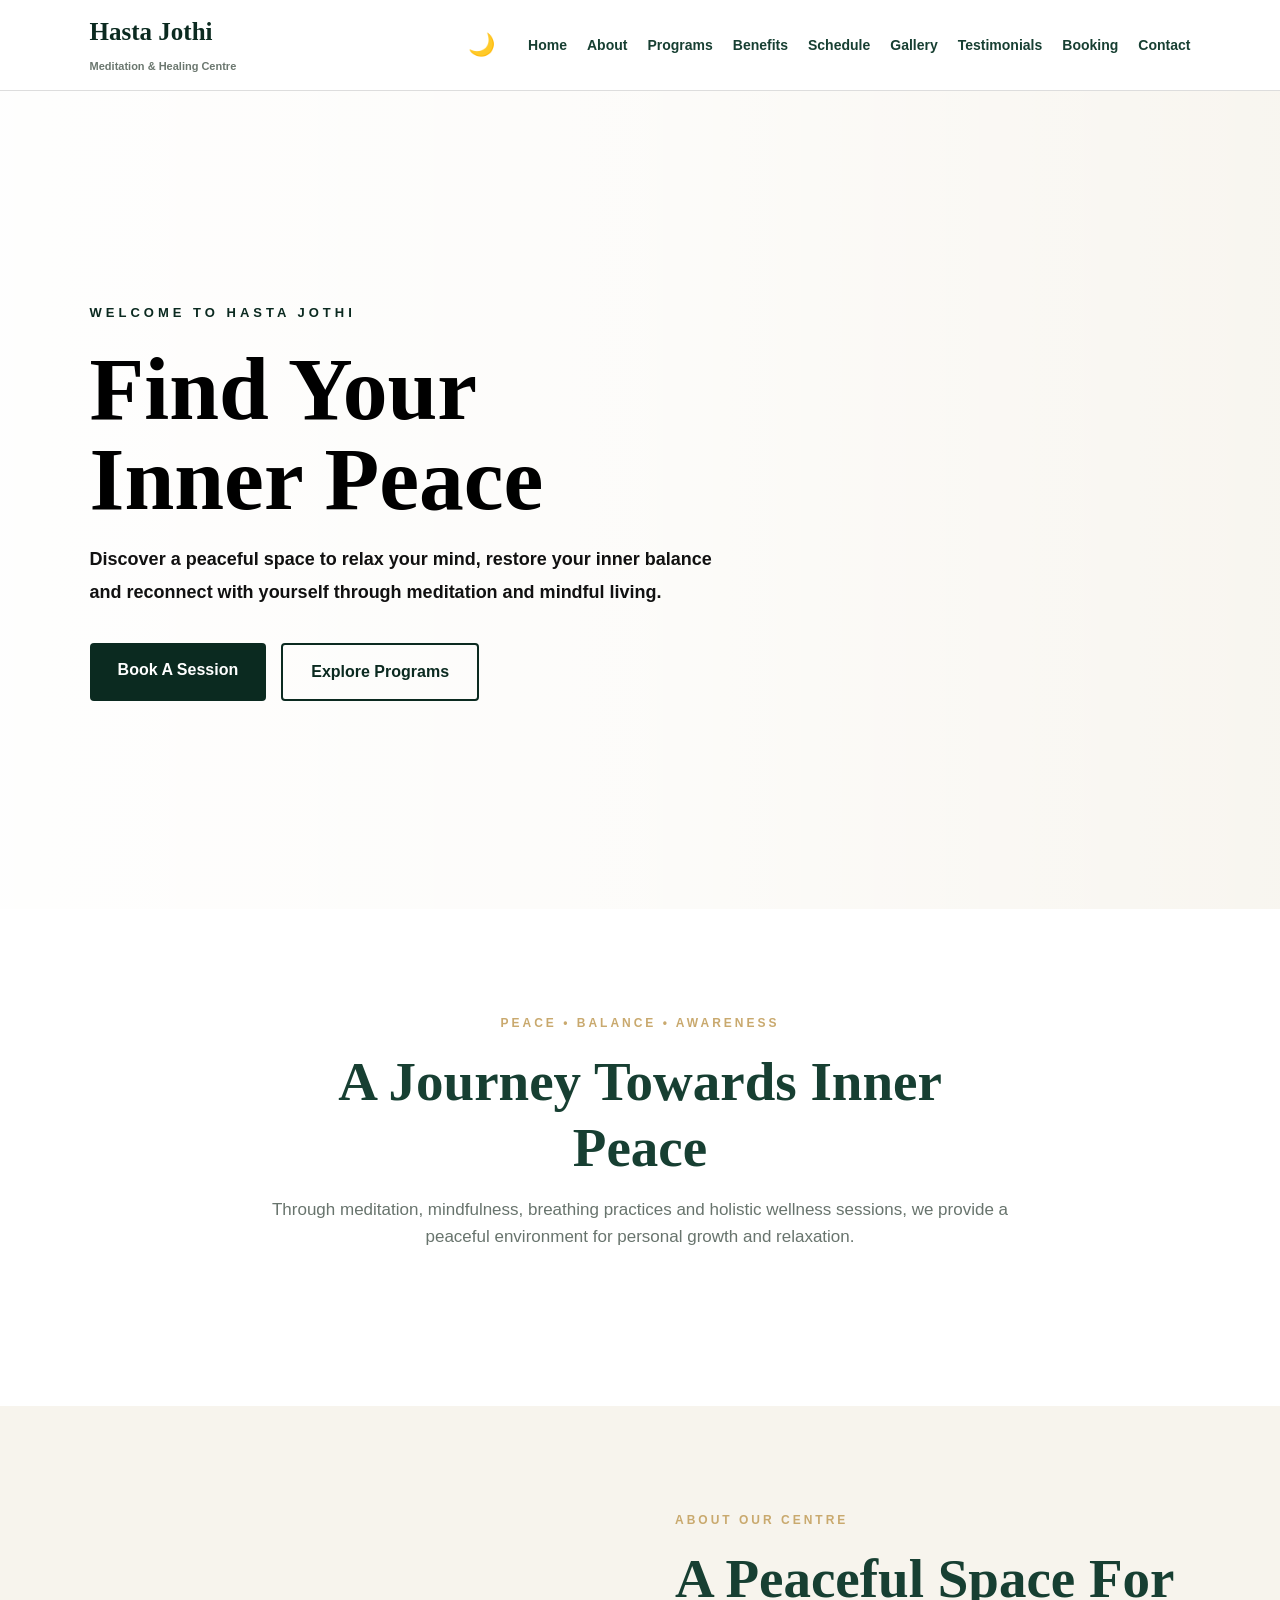
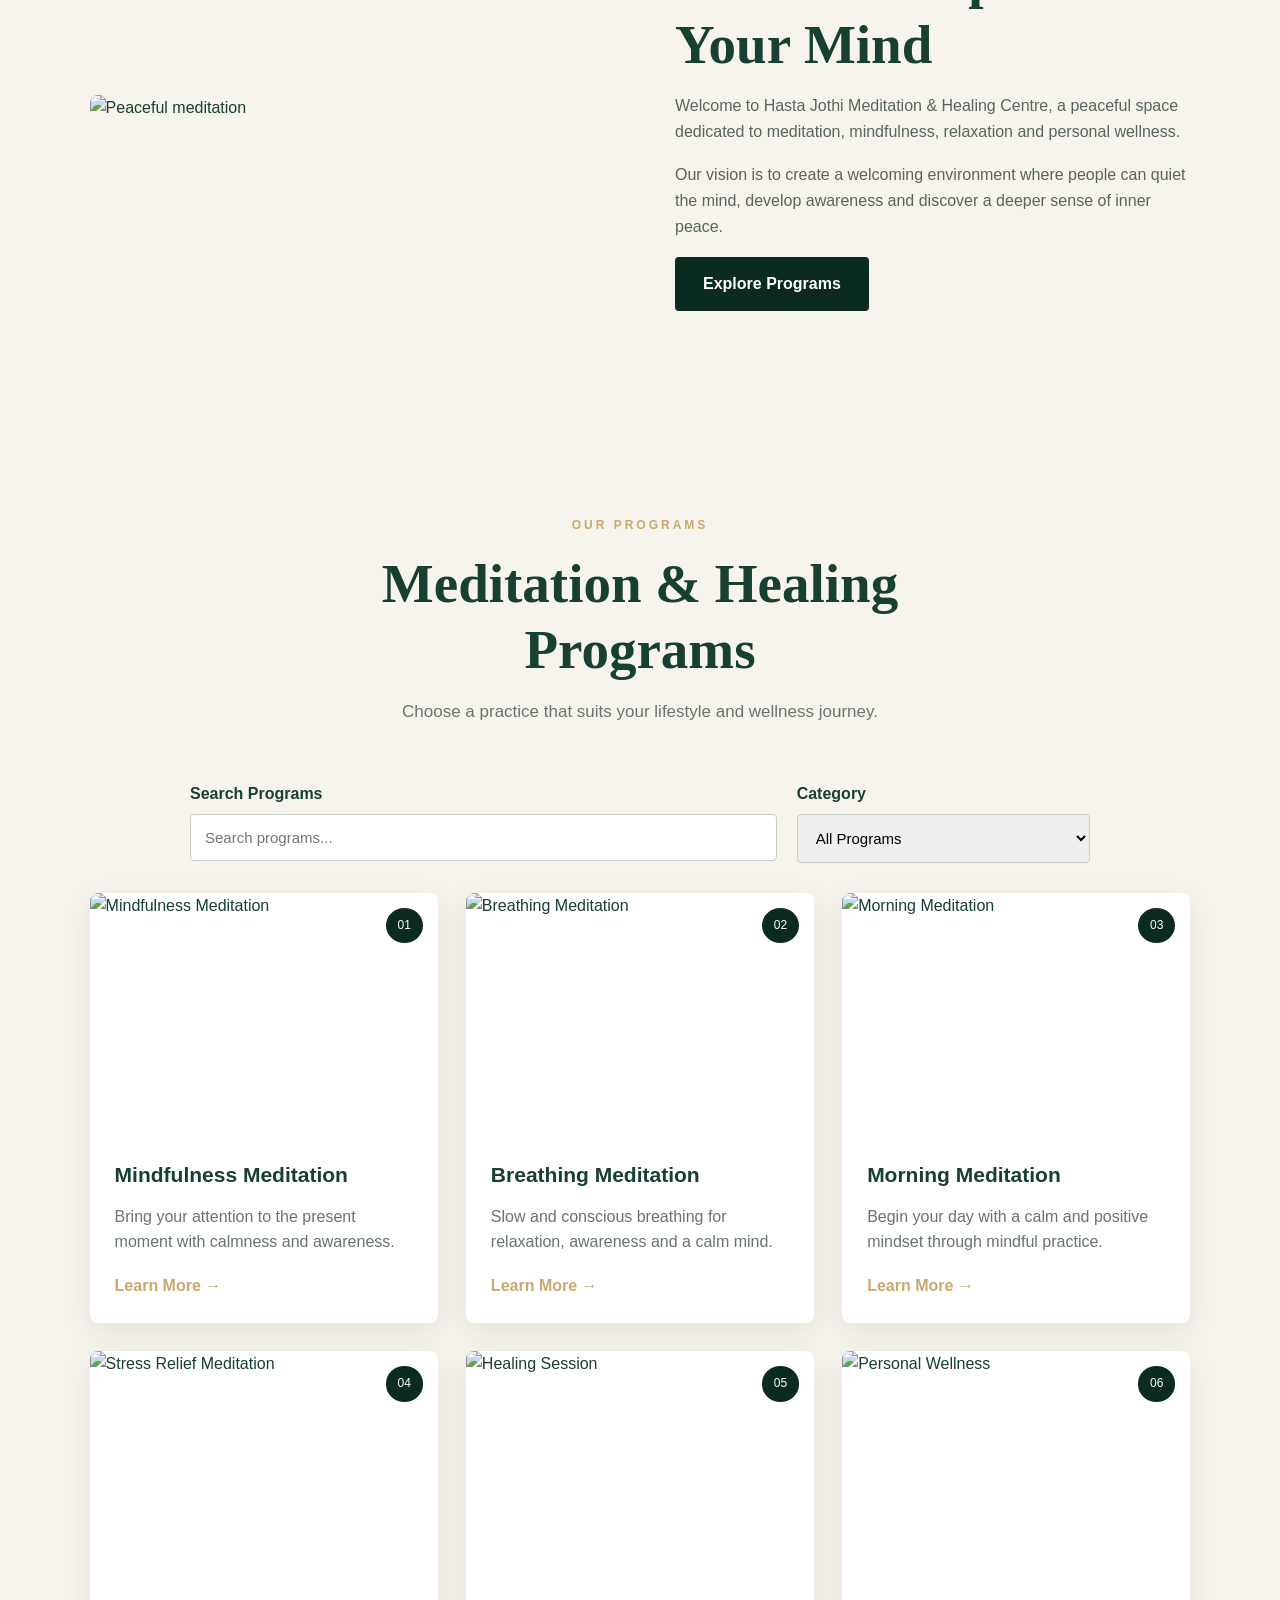
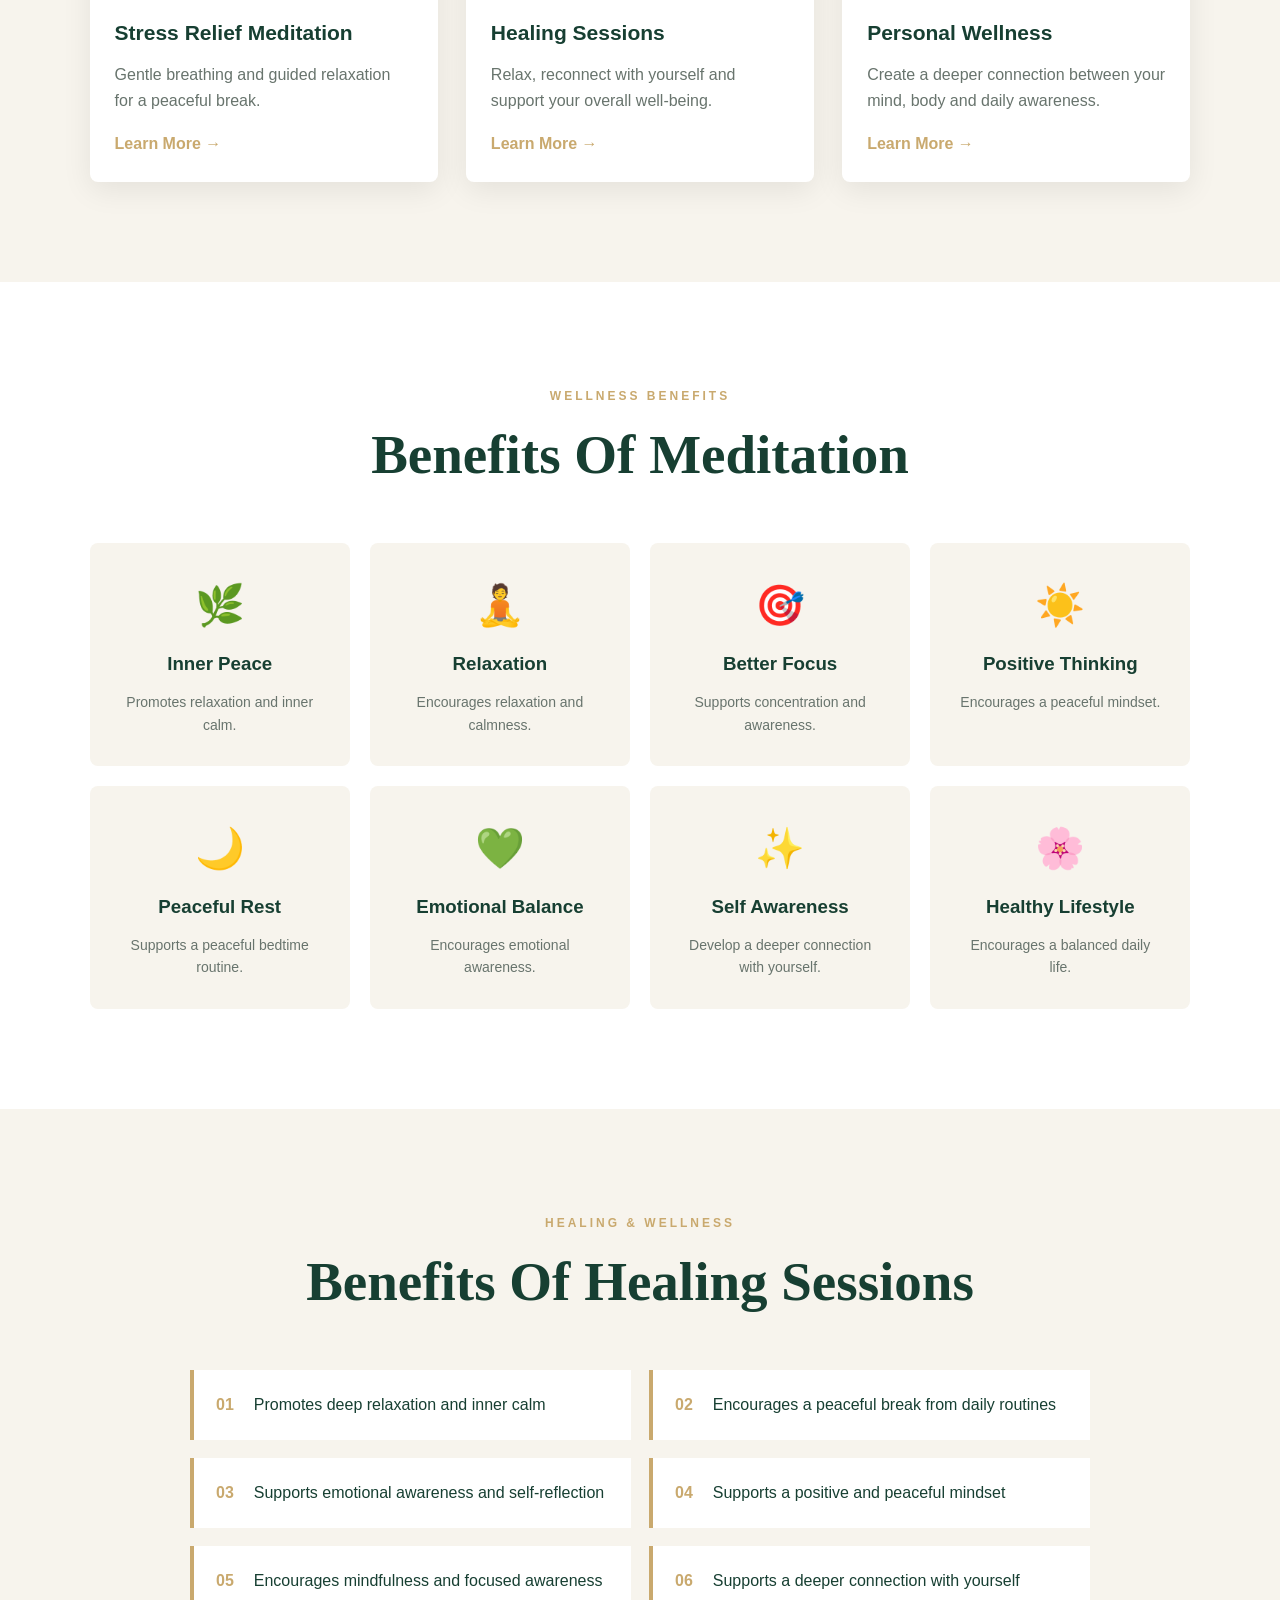
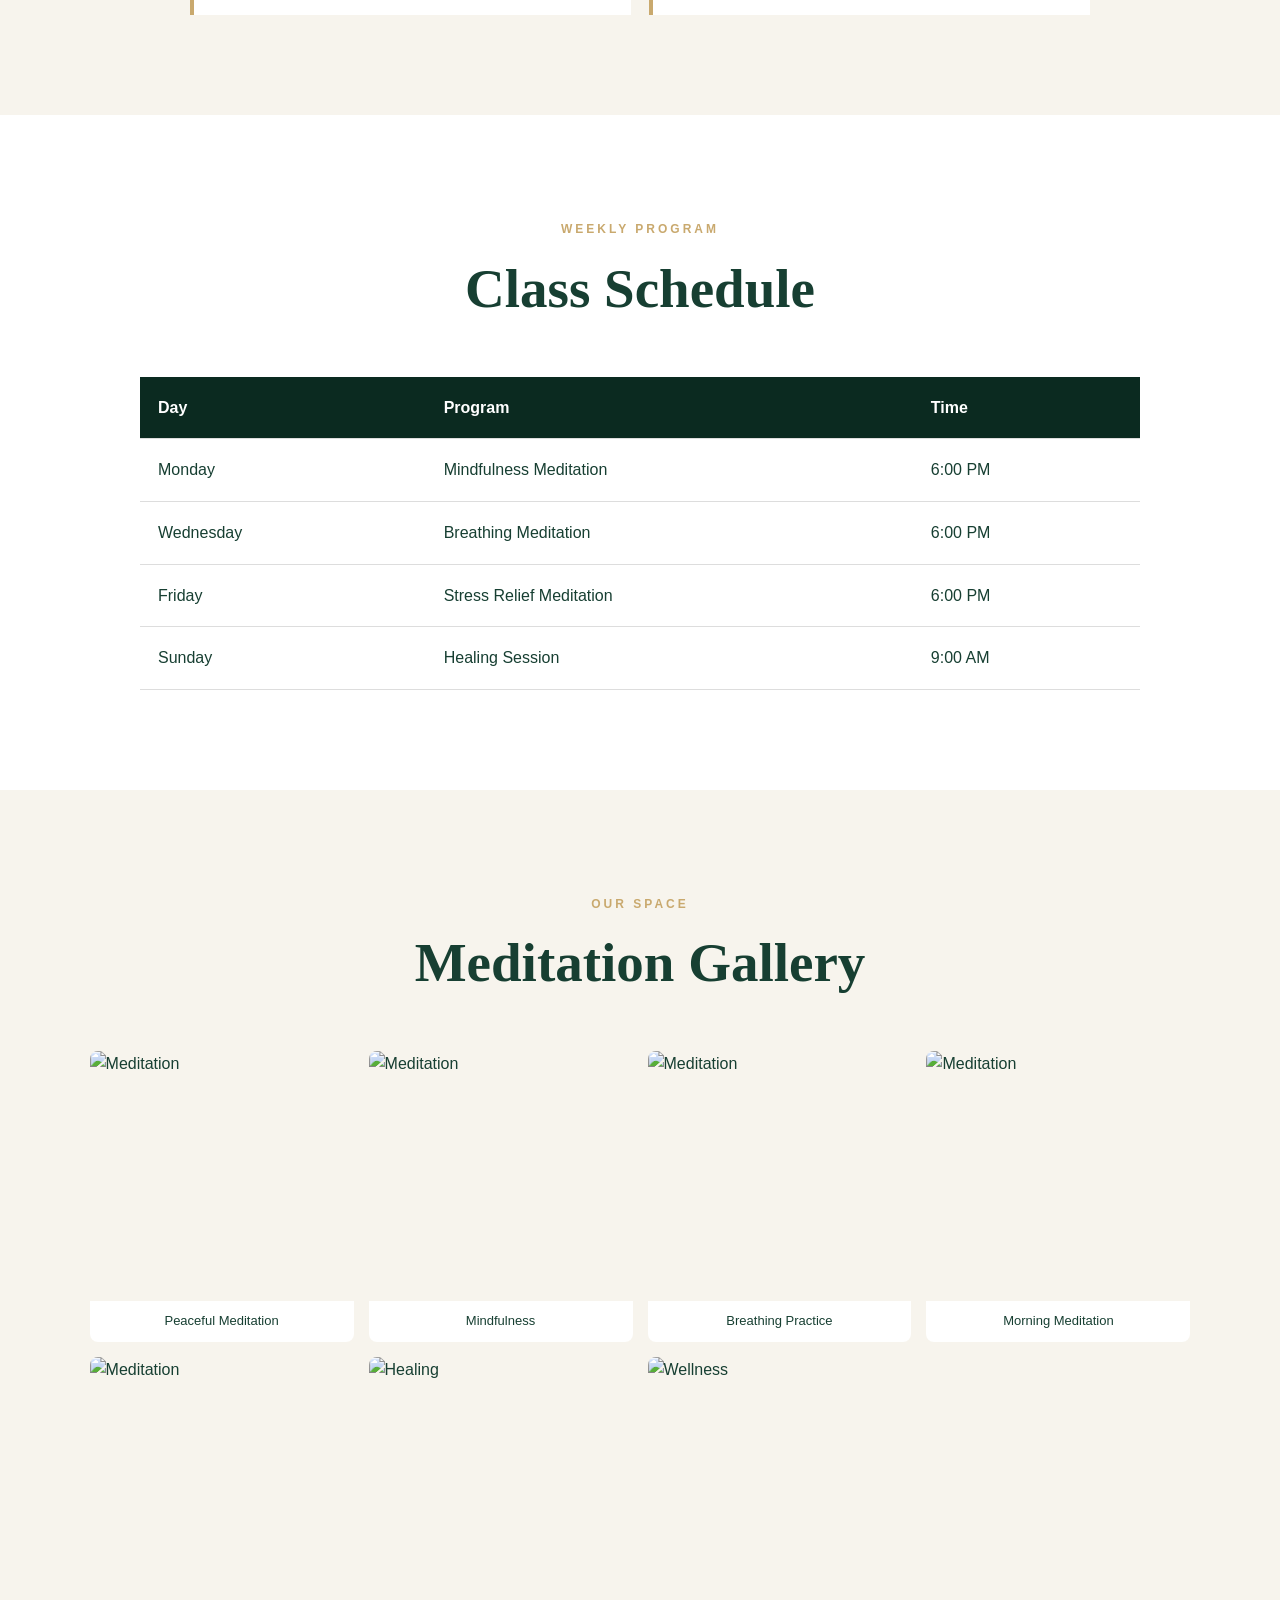
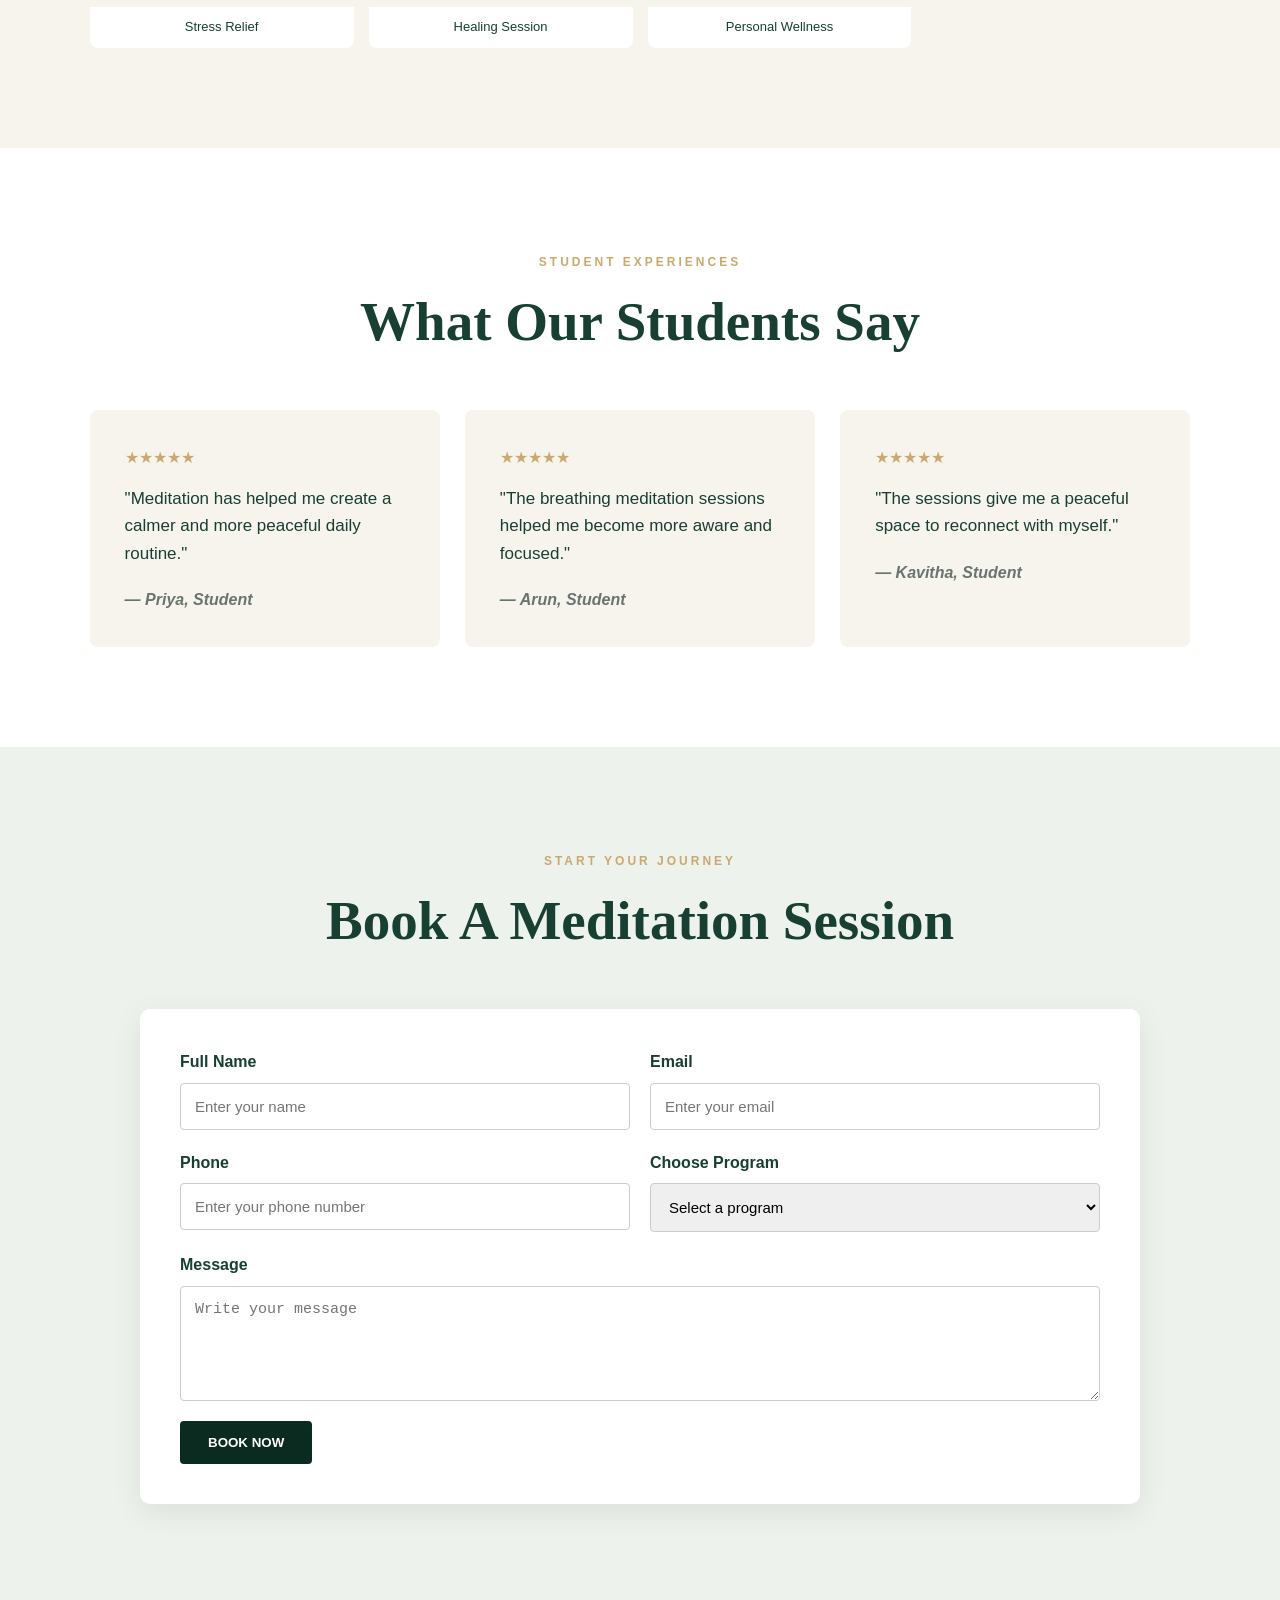
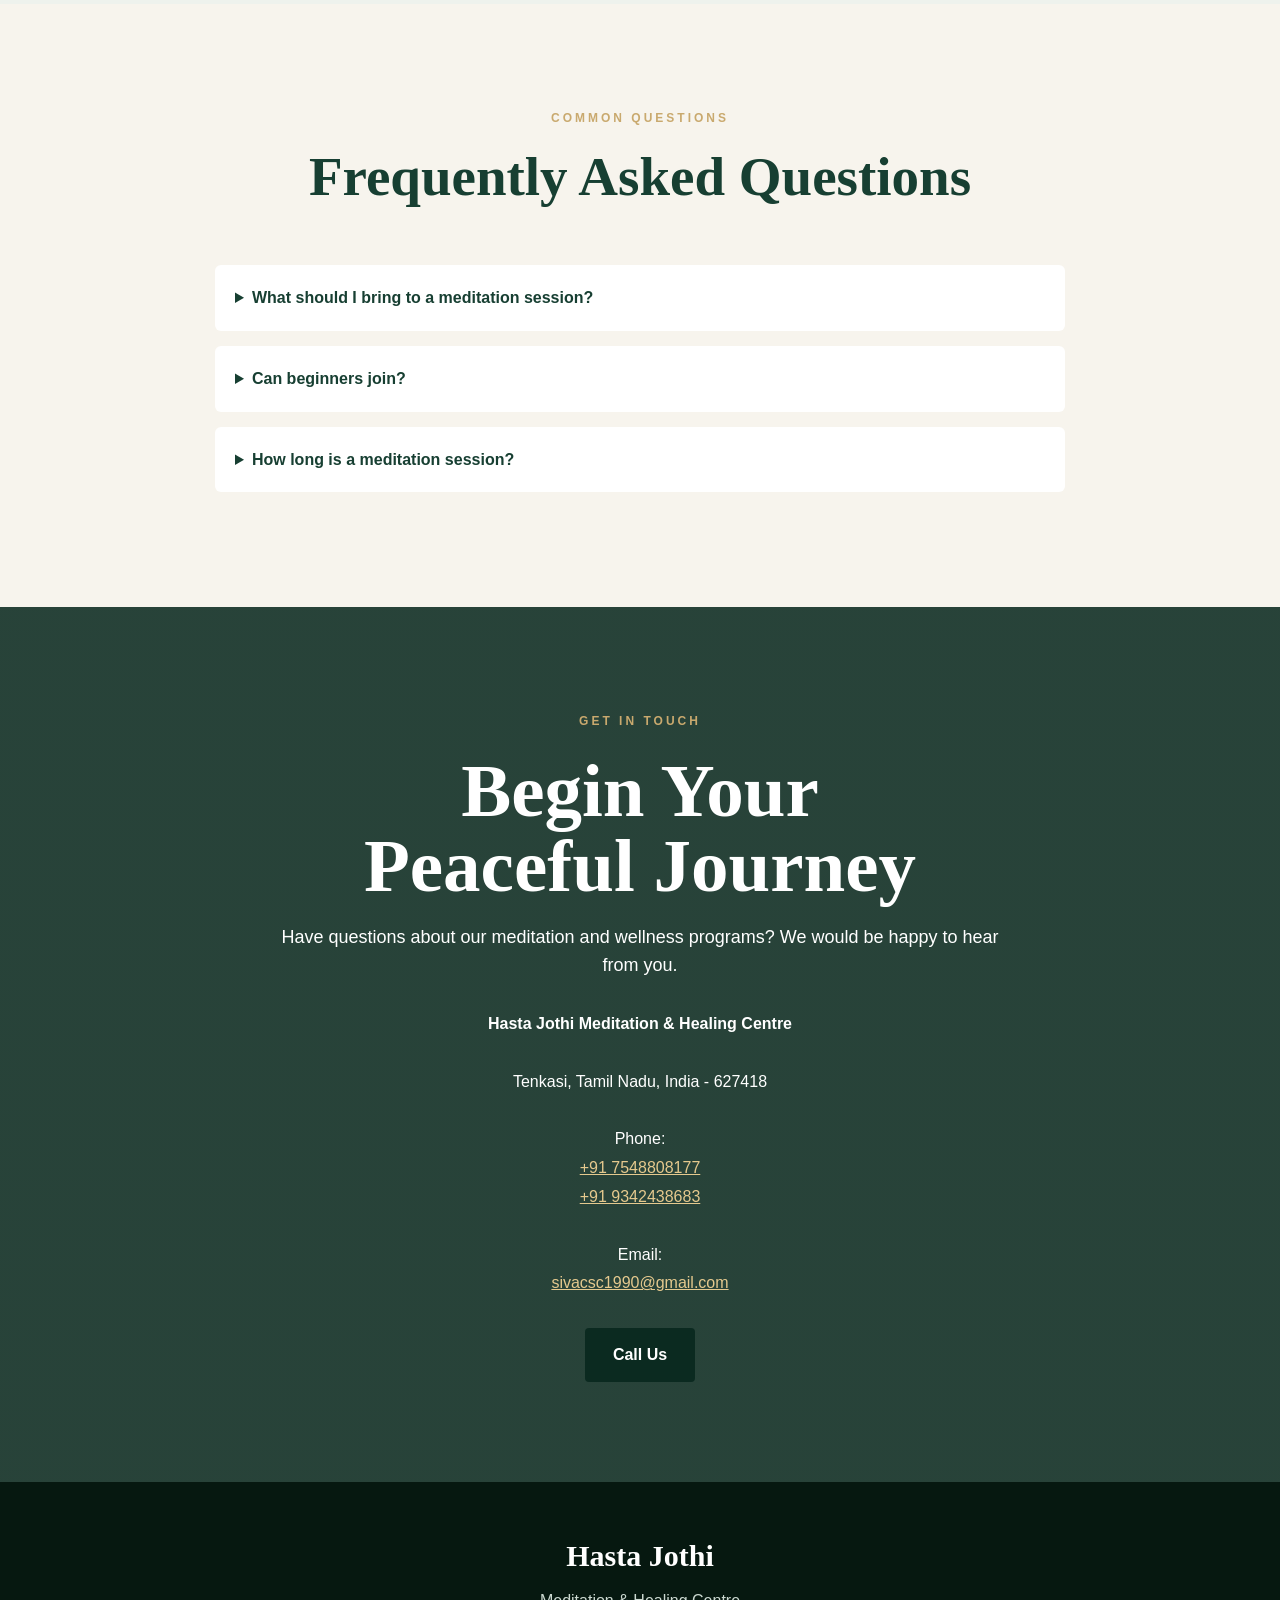
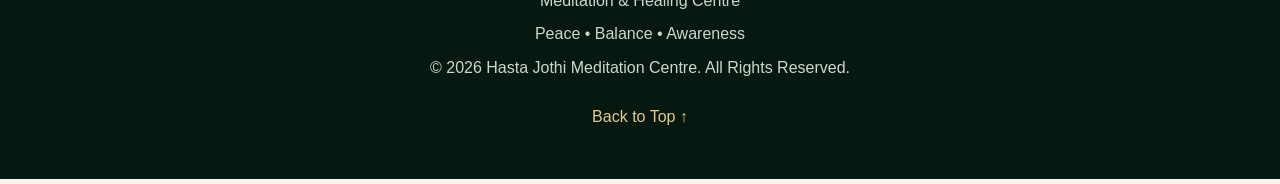
==== index.html @ 75fcedb1 "Add files via upload" ====
<!DOCTYPE html>
<html lang="en">
<head>
    <meta charset="UTF-8">

    <meta name="viewport"
          content="width=device-width, initial-scale=1.0">

    <meta name="theme-color"
          content="#0b2a20">

    <meta name="description"
          content="Hasta Jothi Meditation & Healing Centre offers meditation, mindfulness, breathing and wellness programs.">

    <title>Hasta Jothi | Meditation & Healing Centre</title>

    <style>

        /* =======================================
           RESET
        ======================================== */

        * {
            margin: 0;
            padding: 0;
            box-sizing: border-box;
        }

        html {
            scroll-behavior: smooth;
        }

        body {
            font-family: Arial, Helvetica, sans-serif;
            background: #f7f4ed;
            color: #173f32;
            line-height: 1.6;
            overflow-x: hidden;
            transition:
                background 0.3s ease,
                color 0.3s ease;
        }


        /* ========================================
           DARK MODE
        ======================================== */

        body.dark-mode {
            background: #081a14;
            color: #eef7f1;
        }

        body.dark-mode header {
            background: #0b2018;
            border-bottom-color: #244638;
        }

        body.dark-mode .logo h2,
        body.dark-mode .nav-links a,
        body.dark-mode .section-title h2,
        body.dark-mode .about-content h2,
        body.dark-mode .card h3,
        body.dark-mode .benefit h3,
        body.dark-mode .testimonial,
        body.dark-mode .faq summary,
        body.dark-mode .faq p,
        body.dark-mode .booking-form label,
        body.dark-mode .about-content p {
            color: #eef7f1;
        }

        body.dark-mode .intro,
        body.dark-mode .programs,
        body.dark-mode .schedule,
        body.dark-mode .gallery,
        body.dark-mode .testimonials,
        body.dark-mode .faq {
            background: #0d241b;
        }

        body.dark-mode .about,
        body.dark-mode .benefits,
        body.dark-mode .healing-benefits,
        body.dark-mode .booking {
            background: #081a14;
        }

        body.dark-mode .card,
        body.dark-mode .benefit,
        body.dark-mode .testimonial,
        body.dark-mode .booking-form,
        body.dark-mode .faq details,
        body.dark-mode .program-modal-content {
            background: #122d22;
            color: #eef7f1;
            border-color: #315b48;
        }

        body.dark-mode input,
        body.dark-mode select,
        body.dark-mode textarea {
            background: #0b2018;
            color: white;
            border-color: #3d6855;
        }

        body.dark-mode .program-filter label,
        body.dark-mode .program-result,
        body.dark-mode .section-title p {
            color: #c9d8cf;
        }


        /* ========================================
           ACCESSIBILITY
        ======================================== */

        .skip-link {
            position: absolute;
            top: -100px;
            left: 20px;
            background: #0b2a20;
            color: white;
            padding: 12px 20px;
            z-index: 9999;
            text-decoration: none;
        }

        .skip-link:focus {
            top: 20px;
        }


        /* ========================================
           HEADER
        ======================================== */

        header {
            position: sticky;
            top: 0;
            z-index: 1000;
            background: rgba(255, 255, 255, 0.96);
            backdrop-filter: blur(10px);
            border-bottom: 1px solid #ddd;
            transition: 0.3s;
        }

        .navbar {
            min-height: 82px;
            padding: 12px 7%;
            display: flex;
            align-items: center;
            gap: 25px;
        }

        .logo {
            text-decoration: none;
            margin-right: auto;
        }

        .logo h2 {
            color: #0b2a20;
            font-size: 25px;
            font-family: Georgia, serif;
        }

        .logo span {
            font-size: 11px;
            color: #6b776f;
            font-weight: bold;
        }


        /* ========================================
           NAVIGATION
        ======================================== */

        .nav-links {
            display: flex;
            align-items: center;
            gap: 20px;
        }

        .nav-links a {
            text-decoration: none;
            color: #173f32;
            font-size: 14px;
            font-weight: 700;
            transition: 0.3s;
        }

        .nav-links a:hover {
            color: #c9a96e;
        }


        /* ========================================
           BUTTONS
        ======================================== */

        .menu-toggle,
        .theme-toggle {
            border: none;
            background: transparent;
            font-size: 22px;
            cursor: pointer;
            padding: 8px;
        }

        .menu-toggle {
            display: none;
        }

        .btn {
            display: inline-block;
            text-decoration: none;
            border: none;
            cursor: pointer;
            background: #0b2a20;
            color: white;
            padding: 14px 28px;
            border-radius: 4px;
            font-weight: 700;
            transition: 0.3s;
        }

        .btn:hover {
            background: #c9a96e;
            color: #0b2a20;
            transform: translateY(-2px);
        }

        .btn-outline {
            background: transparent;
            color: #0b2a20;
            border: 2px solid #0b2a20;
        }

        body.dark-mode .btn-outline {
            color: white;
            border-color: white;
        }


        /* ========================================
           HERO
        ======================================== */

        .hero {
            min-height: calc(100vh - 82px);

            display: flex;
            align-items: center;

            padding: 100px 7%;

            background:
                linear-gradient(
                    90deg,
                    rgba(255, 255, 255, 0.92),
                    rgba(255, 255, 255, 0.70),
                    rgba(255, 255, 255, 0.15)
                ),
                url("image/meditation.jpg")
                center / cover no-repeat;
        }

        body.dark-mode .hero {
            background:
                linear-gradient(
                    90deg,
                    rgba(5, 20, 14, 0.90),
                    rgba(5, 20, 14, 0.65),
                    rgba(5, 20, 14, 0.20)
                ),
                url("image/meditation.jpg")
                center / cover no-repeat;
        }

        .hero-content {
            max-width: 700px;
        }

        .hero-content small {
            color: #0b2a20;
            font-size: 13px;
            font-weight: 900;
            letter-spacing: 4px;
        }

        body.dark-mode .hero-content small {
            color: #e5c98e;
        }

        .hero-content h1 {
            margin: 20px 0;
            color: #000;
            font-family: Georgia, serif;
            font-size: clamp(50px, 7vw, 90px);
            line-height: 1;
        }

        body.dark-mode .hero-content h1 {
            color: white;
        }

        .hero-content p {
            max-width: 650px;
            color: #111;
            font-size: 18px;
            font-weight: 600;
            line-height: 1.8;
        }

        body.dark-mode .hero-content p {
            color: #e2eee7;
        }

        .hero-buttons {
            display: flex;
            gap: 15px;
            flex-wrap: wrap;
            margin-top: 35px;
        }


        /* ========================================
           GENERAL SECTIONS
        ======================================== */

        section {
            padding: 100px 7%;
        }

        .section-title {
            text-align: center;
            max-width: 750px;
            margin: 0 auto 55px;
        }

        .section-title small,
        .about-content small,
        .contact-box small {
            color: #c9a96e;
            font-weight: 900;
            letter-spacing: 3px;
            font-size: 12px;
        }

        .section-title h2,
        .about-content h2 {
            font-family: Georgia, serif;
            font-size: clamp(32px, 5vw, 55px);
            margin: 15px 0;
            line-height: 1.2;
        }

        .section-title p {
            color: #68746d;
            font-size: 17px;
        }


        /* ========================================
           INTRO
        ======================================== */

        .intro {
            background: white;
        }


        /* ========================================
           ABOUT
        ======================================== */

        .about {
            display: grid;
            grid-template-columns: 1fr 1fr;
            gap: 70px;
            align-items: center;
        }

        .about-image img {
            width: 100%;
            height: 550px;
            object-fit: cover;
            border-radius: 8px;
        }

        .about-content p {
            margin-bottom: 18px;
            color: #58645d;
        }


        /* ========================================
           PROGRAM FILTER
        ======================================== */

        .program-filter {
            max-width: 900px;
            margin: 0 auto 20px;
            display: grid;
            grid-template-columns: 2fr 1fr;
            gap: 20px;
        }

        .search-box,
        .category-box {
            display: flex;
            flex-direction: column;
            gap: 8px;
        }

        .program-filter label {
            font-weight: 700;
        }

        input,
        select,
        textarea {
            width: 100%;
            padding: 14px;
            border: 1px solid #ccc;
            border-radius: 4px;
            font-size: 15px;
            outline: none;
        }

        input:focus,
        select:focus,
        textarea:focus {
            border-color: #c9a96e;
        }

        .program-result {
            text-align: center;
            margin-bottom: 30px;
            font-weight: bold;
        }


        /* ========================================
           PROGRAM CARDS
        ======================================== */

        .cards {
            display: grid;
            grid-template-columns: repeat(3, 1fr);
            gap: 28px;
        }

        .card {
            background: white;
            border-radius: 8px;
            overflow: hidden;
            box-shadow: 0 8px 30px rgba(0,0,0,0.08);
            transition: 0.3s;
        }

        .card:hover {
            transform: translateY(-8px);
        }

        .card-image {
            position: relative;
        }

        .card-image img,
        .special-card img {
            width: 100%;
            height: 240px;
            object-fit: cover;
            display: block;
        }

        .card-number {
            position: absolute;
            top: 15px;
            right: 15px;
            background: #0b2a20;
            color: white;
            padding: 8px 12px;
            border-radius: 50%;
            font-size: 12px;
        }

        .card-content {
            padding: 25px;
        }

        .card h3 {
            font-size: 21px;
            margin-bottom: 12px;
            text-transform: capitalize;
        }

        .card p {
            color: #68746d;
            margin-bottom: 18px;
        }

        .card a {
            color: #c9a96e;
            text-decoration: none;
            font-weight: bold;
            cursor: pointer;
        }

        .special-card .card-content {
            position: relative;
        }

        .special-card .card-number {
            top: 15px;
        }


        /* ========================================
           BENEFITS
        ======================================== */

        .benefits {
            background: white;
        }

        .benefit-grid {
            display: grid;
            grid-template-columns: repeat(4, 1fr);
            gap: 20px;
        }

        .benefit {
            padding: 30px;
            background: #f7f4ed;
            text-align: center;
            border-radius: 8px;
        }

        .benefit span {
            font-size: 40px;
        }

        .benefit h3 {
            margin: 12px 0;
        }

        .benefit p {
            color: #68746d;
            font-size: 14px;
        }


        /* ========================================
           HEALING
        ======================================== */

        .healing-list {
            max-width: 900px;
            margin: auto;
            display: grid;
            grid-template-columns: repeat(2, 1fr);
            gap: 18px;
        }

        .healing-list div {
            display: flex;
            align-items: center;
            gap: 20px;
            padding: 22px;
            border-left: 4px solid #c9a96e;
            background: white;
        }

        body.dark-mode .healing-list div {
            background: #122d22;
        }

        .healing-list span {
            font-weight: bold;
            color: #c9a96e;
        }


        /* ========================================
           SCHEDULE
        ======================================== */

        .schedule {
            background: white;
        }

        .table-container {
            overflow-x: auto;
            max-width: 1000px;
            margin: auto;
        }

        table {
            width: 100%;
            border-collapse: collapse;
            background: white;
        }

        body.dark-mode table {
            background: #122d22;
        }

        th {
            background: #0b2a20;
            color: white;
        }

        th,
        td {
            padding: 18px;
            text-align: left;
            border-bottom: 1px solid #ddd;
        }


        /* ========================================
           GALLERY
        ======================================== */

        .gallery-grid {
            display: grid;
            grid-template-columns: repeat(4, 1fr);
            gap: 15px;
        }

        .gallery figure {
            overflow: hidden;
            border-radius: 8px;
        }

        .gallery img {
            width: 100%;
            height: 250px;
            object-fit: cover;
            display: block;
            transition: 0.4s;
        }

        .gallery figure:hover img {
            transform: scale(1.08);
        }

        figcaption {
            padding: 10px;
            background: white;
            font-size: 13px;
            text-align: center;
        }

        body.dark-mode figcaption {
            background: #122d22;
        }


        /* ========================================
           TESTIMONIALS
        ======================================== */

        .testimonials {
            background: white;
        }

        .testimonial-grid {
            display: grid;
            grid-template-columns: repeat(3, 1fr);
            gap: 25px;
        }

        .testimonial {
            background: #f7f4ed;
            padding: 35px;
            border-radius: 8px;
        }

        .stars {
            color: #c9a96e;
            margin-bottom: 15px;
        }

        blockquote {
            font-size: 17px;
            margin-bottom: 20px;
        }

        cite {
            font-weight: bold;
            color: #68746d;
        }


        /* ========================================
           BOOKING
        ======================================== */

        .booking {
            background: #eef2ed;
        }

        .booking-content {
            max-width: 1000px;
            margin: auto;
        }

        .booking-form {
            background: white;
            padding: 40px;
            border-radius: 10px;
            display: grid;
            grid-template-columns: 1fr 1fr;
            gap: 20px;
            box-shadow: 0 8px 30px rgba(0,0,0,0.08);
        }

        .form-group {
            display: flex;
            flex-direction: column;
            gap: 8px;
        }

        .form-group.full,
        .form-submit {
            grid-column: 1 / -1;
        }

        .booking-form label {
            font-weight: bold;
        }


        /* ========================================
           FAQ
        ======================================== */

        .faq-list {
            max-width: 850px;
            margin: auto;
        }

        .faq details {
            background: white;
            margin-bottom: 15px;
            padding: 20px;
            border-radius: 6px;
        }

        .faq summary {
            cursor: pointer;
            font-weight: bold;
        }

        .faq details p {
            margin-top: 15px;
            color: #68746d;
        }


        /* ========================================
           CONTACT
        ======================================== */

        .contact {
            min-height: 650px;
            display: grid;
            place-items: center;

            background:
                linear-gradient(
                    rgba(11,42,32,0.88),
                    rgba(11,42,32,0.88)
                ),
                url("image/meditation.jpg")
                center / cover no-repeat;

            color: white;
            text-align: center;
        }

        .contact-box {
            max-width: 750px;
        }

        .contact-box h2 {
            font-family: Georgia, serif;
            font-size: clamp(45px, 7vw, 75px);
            line-height: 1;
            margin: 20px 0;
        }

        .contact-box p {
            font-size: 18px;
            margin-bottom: 30px;
        }

        address {
            font-style: normal;
            line-height: 1.8;
        }

        address a {
            color: #e5c98e;
        }

        .contact-actions {
            margin-top: 30px;
        }


        /* ========================================
           FOOTER
        ======================================== */

        footer {
            background: #061810;
            color: white;
            text-align: center;
            padding: 50px 20px;
        }

        footer h3 {
            font-family: Georgia, serif;
            font-size: 30px;
        }

        footer p {
            margin: 8px 0;
            color: #cbd8d0;
        }

        footer a {
            display: inline-block;
            margin-top: 15px;
            color: #e5c98e;
            text-decoration: none;
        }


        /* ========================================
           MODAL
        ======================================== */

        .program-modal {
            position: fixed;
            inset: 0;
            background: rgba(0,0,0,0.7);
            display: none;
            align-items: center;
            justify-content: center;
            padding: 20px;
            z-index: 3000;
        }

        .program-modal.active {
            display: flex;
        }

        .program-modal-content {
            position: relative;
            background: white;
            color: #173f32;
            width: min(600px, 100%);
            padding: 45px;
            border-radius: 10px;
        }

        .modal-close {
            position: absolute;
            right: 15px;
            top: 10px;
            border: none;
            background: transparent;
            font-size: 35px;
            cursor: pointer;
        }

        .modal-number {
            color: #c9a96e;
            font-weight: bold;
        }

        .modal-info {
            margin: 25px 0;
        }


        /* ========================================
           BACK TO TOP
        ======================================== */

        .back-to-top {
            position: fixed;
            right: 20px;
            bottom: 20px;
            width: 50px;
            height: 50px;
            border: none;
            border-radius: 50%;
            background: #0b2a20;
            color: white;
            font-size: 22px;
            cursor: pointer;
            display: none;
            z-index: 1000;
        }

        .back-to-top.show {
            display: block;
        }


        /* ========================================
           MOBILE
        ======================================== */

        @media (max-width: 1000px) {

            .nav-links {
                gap: 12px;
            }

            .cards {
                grid-template-columns: repeat(2, 1fr);
            }

            .benefit-grid {
                grid-template-columns: repeat(2, 1fr);
            }

            .gallery-grid {
                grid-template-columns: repeat(2, 1fr);
            }

        }


        @media (max-width: 768px) {

            section {
                padding: 70px 6%;
            }

            .navbar {
                padding: 12px 6%;
                flex-wrap: wrap;
            }

            .menu-toggle {
                display: block;
                margin-left: auto;
            }

            .theme-toggle {
                order: 2;
            }

            .nav-links {
                display: none;
                width: 100%;
                flex-direction: column;
                align-items: flex-start;
                padding: 20px 0;
            }

            .nav-links.active {
                display: flex;
            }

            .hero {
                min-height: 650px;
                padding: 80px 6%;
                background-position: center;
            }

            .about {
                grid-template-columns: 1fr;
                gap: 40px;
            }

            .about-image img {
                height: 400px;
            }

            .program-filter {
                grid-template-columns: 1fr;
            }

            .cards,
            .testimonial-grid {
                grid-template-columns: 1fr;
            }

            .booking-form {
                grid-template-columns: 1fr;
                padding: 25px;
            }

            .healing-list {
                grid-template-columns: 1fr;
            }

        }


        @media (max-width: 500px) {

            .benefit-grid,
            .gallery-grid {
                grid-template-columns: 1fr;
            }

            .hero-content h1 {
                font-size: 52px;
            }

            .hero-content p {
                font-size: 16px;
            }

            .hero-buttons {
                flex-direction: column;
            }

            .hero-buttons .btn {
                text-align: center;
            }

        }

    </style>
</head>


<body>

    <a href="#main-content" class="skip-link">
        Skip to main content
    </a>


    <!-- HEADER -->

    <header>

        <nav class="navbar">

            <a href="#home" class="logo">

                <h2>Hasta Jothi</h2>

                <span>Meditation & Healing Centre</span>

            </a>


            <button class="menu-toggle"
                    type="button"
                    aria-label="Open Menu">

                ☰

            </button>


            <button class="theme-toggle"
                    type="button"
                    aria-label="Dark Mode">

                🌙

            </button>


            <div class="nav-links">

                <a href="#home">Home</a>
                <a href="#about">About</a>
                <a href="#programs">Programs</a>
                <a href="#benefits">Benefits</a>
                <a href="#schedule">Schedule</a>
                <a href="#gallery">Gallery</a>
                <a href="#testimonials">Testimonials</a>
                <a href="#booking">Booking</a>
                <a href="#contact">Contact</a>

            </div>

        </nav>

    </header>


    <main id="main-content">


        <!-- HERO -->

        <section id="home" class="hero">

            <div class="hero-content">

                <small>WELCOME TO HASTA JOTHI</small>

                <h1>
                    Find Your<br>
                    Inner Peace
                </h1>

                <p>
                    Discover a peaceful space to relax your mind,
                    restore your inner balance and reconnect with
                    yourself through meditation and mindful living.
                </p>

                <div class="hero-buttons">

                    <a href="#booking" class="btn">
                        Book A Session
                    </a>

                    <a href="#programs" class="btn btn-outline">
                        Explore Programs
                    </a>

                </div>

            </div>

        </section>


        <!-- INTRO -->

        <section class="intro">

            <div class="section-title">

                <small>PEACE • BALANCE • AWARENESS</small>

                <h2>A Journey Towards Inner Peace</h2>

                <p>
                    Through meditation, mindfulness, breathing practices
                    and holistic wellness sessions, we provide a peaceful
                    environment for personal growth and relaxation.
                </p>

            </div>

        </section>


        <!-- ABOUT -->

        <section id="about" class="about">

            <div class="about-image">

                <img src="image/meditation.jpg"
                     alt="Peaceful meditation">

            </div>


            <div class="about-content">

                <small>ABOUT OUR CENTRE</small>

                <h2>A Peaceful Space For Your Mind</h2>

                <p>
                    Welcome to Hasta Jothi Meditation & Healing Centre,
                    a peaceful space dedicated to meditation,
                    mindfulness, relaxation and personal wellness.
                </p>

                <p>
                    Our vision is to create a welcoming environment
                    where people can quiet the mind, develop awareness
                    and discover a deeper sense of inner peace.
                </p>

                <a href="#programs" class="btn">
                    Explore Programs
                </a>

            </div>

        </section>


        <!-- PROGRAMS -->

        <section id="programs" class="programs">

            <div class="section-title">

                <small>OUR PROGRAMS</small>

                <h2>Meditation & Healing Programs</h2>

                <p>
                    Choose a practice that suits your lifestyle
                    and wellness journey.
                </p>

            </div>


            <div class="program-filter">

                <div class="search-box">

                    <label for="programSearch">
                        Search Programs
                    </label>

                    <input type="search"
                           id="programSearch"
                           placeholder="Search programs...">

                </div>


                <div class="category-box">

                    <label for="programCategory">
                        Category
                    </label>

                    <select id="programCategory">

                        <option value="all">All Programs</option>
                        <option value="meditation">Meditation</option>
                        <option value="breathing">Breathing</option>
                        <option value="healing">Healing</option>
                        <option value="wellness">Wellness</option>

                    </select>

                </div>

            </div>


            <p id="programResult" class="program-result"></p>


            <div class="cards">


                <article class="card"
                         data-category="meditation">

                    <div class="card-image">

                        <img src="image/meditation1.jpg"
                             alt="Mindfulness Meditation">

                        <span class="card-number">01</span>

                    </div>

                    <div class="card-content">

                        <h3>Mindfulness Meditation</h3>

                        <p>
                            Bring your attention to the present moment
                            with calmness and awareness.
                        </p>

                        <a href="#" class="learn-more"
                           data-program="mindfulness">
                            Learn More →
                        </a>

                    </div>

                </article>


                <article class="card"
                         data-category="breathing">

                    <div class="card-image">

                        <img src="image/meditation2.jpg"
                             alt="Breathing Meditation">

                        <span class="card-number">02</span>

                    </div>

                    <div class="card-content">

                        <h3>Breathing Meditation</h3>

                        <p>
                            Slow and conscious breathing for relaxation,
                            awareness and a calm mind.
                        </p>

                        <a href="#" class="learn-more"
                           data-program="breathing">
                            Learn More →
                        </a>

                    </div>

                </article>


                <article class="card"
                         data-category="meditation">

                    <div class="card-image">

                        <img src="image/meditation3.png"
                             alt="Morning Meditation">

                        <span class="card-number">03</span>

                    </div>

                    <div class="card-content">

                        <h3>Morning Meditation</h3>

                        <p>
                            Begin your day with a calm and positive
                            mindset through mindful practice.
                        </p>

                        <a href="#" class="learn-more"
                           data-program="morning">
                            Learn More →
                        </a>

                    </div>

                </article>


                <article class="card"
                         data-category="meditation">

                    <div class="card-image">

                        <img src="image/meditation4.png"
                             alt="Stress Relief Meditation">

                        <span class="card-number">04</span>

                    </div>

                    <div class="card-content">

                        <h3>Stress Relief Meditation</h3>

                        <p>
                            Gentle breathing and guided relaxation
                            for a peaceful break.
                        </p>

                        <a href="#" class="learn-more"
                           data-program="stress">
                            Learn More →
                        </a>

                    </div>

                </article>


                <article class="card"
                         data-category="healing">

                    <div class="card-image">

                        <img src="image/meditation5.png"
                             alt="Healing Session">

                        <span class="card-number">05</span>

                    </div>

                    <div class="card-content">

                        <h3>Healing Sessions</h3>

                        <p>
                            Relax, reconnect with yourself and support
                            your overall well-being.
                        </p>

                        <a href="#" class="learn-more"
                           data-program="healing">
                            Learn More →
                        </a>

                    </div>

                </article>


                <article class="card special-card"
                         data-category="wellness">

                    <div class="card-image">

                        <img src="image/meditation6.png"
                             alt="Personal Wellness">

                        <span class="card-number">06</span>

                    </div>

                    <div class="card-content">

                        <h3>Personal Wellness</h3>

                        <p>
                            Create a deeper connection between your mind,
                            body and daily awareness.
                        </p>

                        <a href="#" class="learn-more"
                           data-program="wellness">
                            Learn More →
                        </a>

                    </div>

                </article>


            </div>

        </section>


        <!-- BENEFITS -->

        <section id="benefits" class="benefits">

            <div class="section-title">

                <small>WELLNESS BENEFITS</small>

                <h2>Benefits Of Meditation</h2>

            </div>


            <div class="benefit-grid">

                <article class="benefit">
                    <span>🌿</span>
                    <h3>Inner Peace</h3>
                    <p>Promotes relaxation and inner calm.</p>
                </article>

                <article class="benefit">
                    <span>🧘</span>
                    <h3>Relaxation</h3>
                    <p>Encourages relaxation and calmness.</p>
                </article>

                <article class="benefit">
                    <span>🎯</span>
                    <h3>Better Focus</h3>
                    <p>Supports concentration and awareness.</p>
                </article>

                <article class="benefit">
                    <span>☀️</span>
                    <h3>Positive Thinking</h3>
                    <p>Encourages a peaceful mindset.</p>
                </article>

                <article class="benefit">
                    <span>🌙</span>
                    <h3>Peaceful Rest</h3>
                    <p>Supports a peaceful bedtime routine.</p>
                </article>

                <article class="benefit">
                    <span>💚</span>
                    <h3>Emotional Balance</h3>
                    <p>Encourages emotional awareness.</p>
                </article>

                <article class="benefit">
                    <span>✨</span>
                    <h3>Self Awareness</h3>
                    <p>Develop a deeper connection with yourself.</p>
                </article>

                <article class="benefit">
                    <span>🌸</span>
                    <h3>Healthy Lifestyle</h3>
                    <p>Encourages a balanced daily life.</p>
                </article>

            </div>

        </section>


        <!-- HEALING BENEFITS -->

        <section class="healing-benefits">

            <div class="section-title">

                <small>HEALING & WELLNESS</small>

                <h2>Benefits Of Healing Sessions</h2>

            </div>


            <div class="healing-list">

                <div><span>01</span><p>Promotes deep relaxation and inner calm</p></div>
                <div><span>02</span><p>Encourages a peaceful break from daily routines</p></div>
                <div><span>03</span><p>Supports emotional awareness and self-reflection</p></div>
                <div><span>04</span><p>Supports a positive and peaceful mindset</p></div>
                <div><span>05</span><p>Encourages mindfulness and focused awareness</p></div>
                <div><span>06</span><p>Supports a deeper connection with yourself</p></div>

            </div>

        </section>


        <!-- SCHEDULE -->

        <section id="schedule" class="schedule">

            <div class="section-title">

                <small>WEEKLY PROGRAM</small>

                <h2>Class Schedule</h2>

            </div>


            <div class="table-container">

                <table>

                    <thead>

                        <tr>
                            <th>Day</th>
                            <th>Program</th>
                            <th>Time</th>
                        </tr>

                    </thead>

                    <tbody>

                        <tr>
                            <td>Monday</td>
                            <td>Mindfulness Meditation</td>
                            <td>6:00 PM</td>
                        </tr>

                        <tr>
                            <td>Wednesday</td>
                            <td>Breathing Meditation</td>
                            <td>6:00 PM</td>
                        </tr>

                        <tr>
                            <td>Friday</td>
                            <td>Stress Relief Meditation</td>
                            <td>6:00 PM</td>
                        </tr>

                        <tr>
                            <td>Sunday</td>
                            <td>Healing Session</td>
                            <td>9:00 AM</td>
                        </tr>

                    </tbody>

                </table>

            </div>

        </section>


        <!-- GALLERY -->

        <section id="gallery" class="gallery">

            <div class="section-title">

                <small>OUR SPACE</small>

                <h2>Meditation Gallery</h2>

            </div>


            <div class="gallery-grid">

                <figure>
                    <img src="image/meditation.jpg" alt="Meditation">
                    <figcaption>Peaceful Meditation</figcaption>
                </figure>

                <figure>
                    <img src="image/meditation1.jpg" alt="Meditation">
                    <figcaption>Mindfulness</figcaption>
                </figure>

                <figure>
                    <img src="image/meditation2.jpg" alt="Meditation">
                    <figcaption>Breathing Practice</figcaption>
                </figure>

                <figure>
                    <img src="image/meditation3.png" alt="Meditation">
                    <figcaption>Morning Meditation</figcaption>
                </figure>

                <figure>
                    <img src="image/meditation4.png" alt="Meditation">
                    <figcaption>Stress Relief</figcaption>
                </figure>

                <figure>
                    <img src="image/meditation5.png" alt="Healing">
                    <figcaption>Healing Session</figcaption>
                </figure>

                <figure>
                    <img src="image/meditation6.png" alt="Wellness">
                    <figcaption>Personal Wellness</figcaption>
                </figure>

            </div>

        </section>


        <!-- TESTIMONIALS -->

        <section id="testimonials" class="testimonials">

            <div class="section-title">

                <small>STUDENT EXPERIENCES</small>

                <h2>What Our Students Say</h2>

            </div>


            <div class="testimonial-grid">

                <article class="testimonial">

                    <div class="stars">★★★★★</div>

                    <blockquote>
                        "Meditation has helped me create a calmer
                        and more peaceful daily routine."
                    </blockquote>

                    <cite>— Priya, Student</cite>

                </article>


                <article class="testimonial">

                    <div class="stars">★★★★★</div>

                    <blockquote>
                        "The breathing meditation sessions helped me
                        become more aware and focused."
                    </blockquote>

                    <cite>— Arun, Student</cite>

                </article>


                <article class="testimonial">

                    <div class="stars">★★★★★</div>

                    <blockquote>
                        "The sessions give me a peaceful space
                        to reconnect with myself."
                    </blockquote>

                    <cite>— Kavitha, Student</cite>

                </article>

            </div>

        </section>


        <!-- BOOKING -->

        <section id="booking" class="booking">

            <div class="booking-content">

                <div class="section-title">

                    <small>START YOUR JOURNEY</small>

                    <h2>Book A Meditation Session</h2>

                </div>


                <form class="booking-form"
                      id="bookingForm">

                    <div class="form-group">

                        <label for="name">Full Name</label>

                        <input type="text"
                               id="name"
                               placeholder="Enter your name"
                               required>

                    </div>


                    <div class="form-group">

                        <label for="email">Email</label>

                        <input type="email"
                               id="email"
                               placeholder="Enter your email"
                               required>

                    </div>


                    <div class="form-group">

                        <label for="phone">Phone</label>

                        <input type="tel"
                               id="phone"
                               placeholder="Enter your phone number">

                    </div>


                    <div class="form-group">

                        <label for="program">Choose Program</label>

                        <select id="program" required>

                            <option value="">Select a program</option>
                            <option>Mindfulness Meditation</option>
                            <option>Breathing Meditation</option>
                            <option>Morning Meditation</option>
                            <option>Stress Relief Meditation</option>
                            <option>Healing Session</option>
                            <option>Personal Wellness</option>

                        </select>

                    </div>


                    <div class="form-group full">

                        <label for="message">Message</label>

                        <textarea id="message"
                                  rows="5"
                                  placeholder="Write your message"></textarea>

                    </div>


                    <div class="form-submit">

                        <button type="submit" class="btn">
                            BOOK NOW
                        </button>

                    </div>

                </form>

            </div>

        </section>


        <!-- FAQ -->

        <section class="faq">

            <div class="section-title">

                <small>COMMON QUESTIONS</small>

                <h2>Frequently Asked Questions</h2>

            </div>


            <div class="faq-list">

                <details>

                    <summary>
                        What should I bring to a meditation session?
                    </summary>

                    <p>
                        Wear comfortable clothing and bring a water
                        bottle if you wish.
                    </p>

                </details>


                <details>

                    <summary>
                        Can beginners join?
                    </summary>

                    <p>
                        Yes. Beginners can start with simple breathing
                        and mindfulness practices.
                    </p>

                </details>


                <details>

                    <summary>
                        How long is a meditation session?
                    </summary>

                    <p>
                        Session duration can vary depending on
                        the selected program.
                    </p>

                </details>

            </div>

        </section>


        <!-- CONTACT -->

        <section id="contact" class="contact">

            <div class="contact-box">

                <small>GET IN TOUCH</small>

                <h2>
                    Begin Your<br>
                    Peaceful Journey
                </h2>

                <p>
                    Have questions about our meditation and wellness
                    programs? We would be happy to hear from you.
                </p>


                <address>

                    <strong>
                        Hasta Jothi Meditation & Healing Centre
                    </strong>

                    <br><br>

                    Tenkasi, Tamil Nadu, India - 627418

                    <br><br>

                    Phone:

                    <br>

                    <a href="tel:+917548808177">
                        +91 7548808177
                    </a>

                    <br>

                    <a href="tel:+919342438683">
                        +91 9342438683
                    </a>

                    <br><br>

                    Email:

                    <br>

                    <a href="mailto:sivacsc1990@gmail.com">
                        sivacsc1990@gmail.com
                    </a>

                </address>


                <div class="contact-actions">

                    <a href="tel:+917548808177"
                       class="btn">
                        Call Us
                    </a>

                </div>

            </div>

        </section>

    </main>


    <!-- FOOTER -->

    <footer>

        <h3>Hasta Jothi</h3>

        <p>Meditation & Healing Centre</p>

        <p>Peace • Balance • Awareness</p>

        <p>
            © 2026 Hasta Jothi Meditation Centre.
            All Rights Reserved.
        </p>

        <a href="#home">
            Back to Top ↑
        </a>

    </footer>


    <!-- PROGRAM MODAL -->

    <div class="program-modal"
         id="programModal">

        <div class="program-modal-content">

            <button class="modal-close"
                    id="modalClose">

                ×

            </button>

            <span class="modal-number"
                  id="modalNumber">
                01
            </span>

            <h2 id="modalTitle">
                Program Title
            </h2>

            <p id="modalDescription">
                Program description
            </p>

            <div class="modal-info">

                <p>
                    <strong>Duration:</strong>
                    <span id="modalDuration">
                        45 Minutes
                    </span>
                </p>

                <p>
                    <strong>Level:</strong>
                    <span id="modalLevel">
                        Beginner
                    </span>
                </p>

            </div>

            <a href="#booking"
               class="btn"
               id="modalBook">

                Book This Program

            </a>

        </div>

    </div>


    <!-- BACK TO TOP BUTTON -->

    <button class="back-to-top"
            id="backToTop"
            aria-label="Back to top">

        ↑

    </button>


    <!-- JAVASCRIPT -->

    <script>

        "use strict";


        /* ========================================
           SELECT ELEMENTS
        ======================================== */

        const body = document.body;

        const themeToggle =
            document.querySelector(".theme-toggle");

        const menuToggle =
            document.querySelector(".menu-toggle");

        const navLinks =
            document.querySelector(".nav-links");

        const programSearch =
            document.getElementById("programSearch");

        const programCategory =
            document.getElementById("programCategory");

        const cards =
            document.querySelectorAll(".card");

        const programResult =
            document.getElementById("programResult");

        const modal =
            document.getElementById("programModal");

        const modalClose =
            document.getElementById("modalClose");

        const bookingForm =
            document.getElementById("bookingForm");

        const backToTop =
            document.getElementById("backToTop");


        /* ========================================
           DARK / LIGHT MODE
        ======================================== */

        function setTheme(theme) {

            if (theme === "dark") {

                body.classList.add("dark-mode");

                themeToggle.textContent = "☀️";

                themeToggle.setAttribute(
                    "aria-label",
                    "Switch to light mode"
                );

            } else {

                body.classList.remove("dark-mode");

                themeToggle.textContent = "🌙";

                themeToggle.setAttribute(
                    "aria-label",
                    "Switch to dark mode"
                );

            }

        }


        const savedTheme =
            localStorage.getItem("hastaJothiTheme");


        if (savedTheme === "dark") {

            setTheme("dark");

        } else {

            setTheme("light");

        }


        themeToggle.addEventListener(
            "click",
            function () {

                const isDark =
                    body.classList.contains("dark-mode");

                if (isDark) {

                    setTheme("light");

                    localStorage.setItem(
                        "hastaJothiTheme",
                        "light"
                    );

                } else {

                    setTheme("dark");

                    localStorage.setItem(
                        "hastaJothiTheme",
                        "dark"
                    );

                }

            }
        );


        /* ========================================
           MOBILE MENU
        ======================================== */

        menuToggle.addEventListener(
            "click",
            function () {

                navLinks.classList.toggle("active");

                const expanded =
                    navLinks.classList.contains("active");

                menuToggle.setAttribute(
                    "aria-expanded",
                    expanded
                );

                menuToggle.textContent =
                    expanded ? "✕" : "☰";

            }
        );


        document.querySelectorAll(
            ".nav-links a"
        ).forEach(function (link) {

            link.addEventListener(
                "click",
                function () {

                    navLinks.classList.remove("active");

                    menuToggle.textContent = "☰";

                    menuToggle.setAttribute(
                        "aria-expanded",
                        "false"
                    );

                }
            );

        });


        /* ========================================
           PROGRAM SEARCH / FILTER
        ======================================== */

        function filterPrograms() {

            const searchValue =
                programSearch.value
                    .toLowerCase()
                    .trim();

            const categoryValue =
                programCategory.value;

            let visibleCount = 0;


            cards.forEach(function (card) {

                const title =
                    card.querySelector("h3")
                        .textContent
                        .toLowerCase();

                const description =
                    card.querySelector("p")
                        .textContent
                        .toLowerCase();

                const category =
                    card.dataset.category;


                const searchMatch =
                    title.includes(searchValue) ||
                    description.includes(searchValue);


                const categoryMatch =
                    categoryValue === "all" ||
                    category === categoryValue;


                if (
                    searchMatch &&
                    categoryMatch
                ) {

                    card.style.display = "";

                    visibleCount++;

                } else {

                    card.style.display = "none";

                }

            });


            if (
                searchValue !== "" ||
                categoryValue !== "all"
            ) {

                programResult.textContent =
                    visibleCount +
                    " program(s) found";

            } else {

                programResult.textContent = "";

            }

        }


        programSearch.addEventListener(
            "input",
            filterPrograms
        );


        programCategory.addEventListener(
            "change",
            filterPrograms
        );


        /* ========================================
           PROGRAM MODAL DATA
        ======================================== */

        const programDetails = {

            mindfulness: {
                number: "01",
                title: "Mindfulness Meditation",
                description:
                    "A simple practice that helps you focus on the present moment with awareness and calmness.",
                duration: "45 Minutes",
                level: "Beginner"
            },

            breathing: {
                number: "02",
                title: "Breathing Meditation",
                description:
                    "A guided breathing practice designed to encourage relaxation and calm awareness.",
                duration: "30 Minutes",
                level: "Beginner"
            },

            morning: {
                number: "03",
                title: "Morning Meditation",
                description:
                    "Begin your day with a calm and positive mindset through mindful breathing and awareness.",
                duration: "30 Minutes",
                level: "All Levels"
            },

            stress: {
                number: "04",
                title: "Stress Relief Meditation",
                description:
                    "A calming guided practice focused on relaxation and creating a peaceful break.",
                duration: "45 Minutes",
                level: "All Levels"
            },

            healing: {
                number: "05",
                title: "Healing Sessions",
                description:
                    "A peaceful wellness session focused on relaxation, reflection and personal balance.",
                duration: "60 Minutes",
                level: "All Levels"
            },

            wellness: {
                number: "06",
                title: "Personal Wellness",
                description:
                    "A personal wellness practice supporting mindful living and daily balance.",
                duration: "60 Minutes",
                level: "All Levels"
            }

        };


        /* ========================================
           OPEN PROGRAM MODAL
        ======================================== */

        document.querySelectorAll(
            ".learn-more"
        ).forEach(function (button) {

            button.addEventListener(
                "click",
                function (event) {

                    event.preventDefault();

                    const program =
                        this.dataset.program;

                    const data =
                        programDetails[program];


                    document.getElementById(
                        "modalNumber"
                    ).textContent =
                        data.number;


                    document.getElementById(
                        "modalTitle"
                    ).textContent =
                        data.title;


                    document.getElementById(
                        "modalDescription"
                    ).textContent =
                        data.description;


                    document.getElementById(
                        "modalDuration"
                    ).textContent =
                        data.duration;


                    document.getElementById(
                        "modalLevel"
                    ).textContent =
                        data.level;


                    modal.classList.add("active");

                    document.body.style.overflow =
                        "hidden";

                }
            );

        });


        /* ========================================
           CLOSE MODAL
        ======================================== */

        function closeModal() {

            modal.classList.remove("active");

            document.body.style.overflow = "";

        }


        modalClose.addEventListener(
            "click",
            closeModal
        );


        modal.addEventListener(
            "click",
            function (event) {

                if (event.target === modal) {

                    closeModal();

                }

            }
        );


        document.addEventListener(
            "keydown",
            function (event) {

                if (event.key === "Escape") {

                    closeModal();

                }

            }
        );


        /* ========================================
           MODAL BOOK BUTTON
        ======================================== */

        document.getElementById(
            "modalBook"
        ).addEventListener(
            "click",
            function () {

                closeModal();

            }
        );


        /* ========================================
           BOOKING FORM
        ======================================== */

        bookingForm.addEventListener(
            "submit",
            function (event) {

                event.preventDefault();


                const name =
                    document.getElementById("name")
                        .value
                        .trim();

                const email =
                    document.getElementById("email")
                        .value
                        .trim();

                const program =
                    document.getElementById("program")
                        .value;


                if (
                    name.length < 2
                ) {

                    alert(
                        "Please enter your full name."
                    );

                    return;

                }


                if (
                    email === "" ||
                    !email.includes("@")
                ) {

                    alert(
                        "Please enter a valid email address."
                    );

                    return;

                }


                if (
                    program === ""
                ) {

                    alert(
                        "Please select a program."
                    );

                    return;

                }


                alert(
                    "Thank you, " +
                    name +
                    "! Your booking request has been received successfully."
                );


                bookingForm.reset();

            }
        );


        /* ========================================
           BACK TO TOP
        ======================================== */

        window.addEventListener(
            "scroll",
            function () {

                if (
                    window.scrollY > 500
                ) {

                    backToTop.classList.add("show");

                } else {

                    backToTop.classList.remove("show");

                }

            }
        );


        backToTop.addEventListener(
            "click",
            function () {

                window.scrollTo({
                    top: 0,
                    behavior: "smooth"
                });

            }
        );

    </script>

</body>
</html>
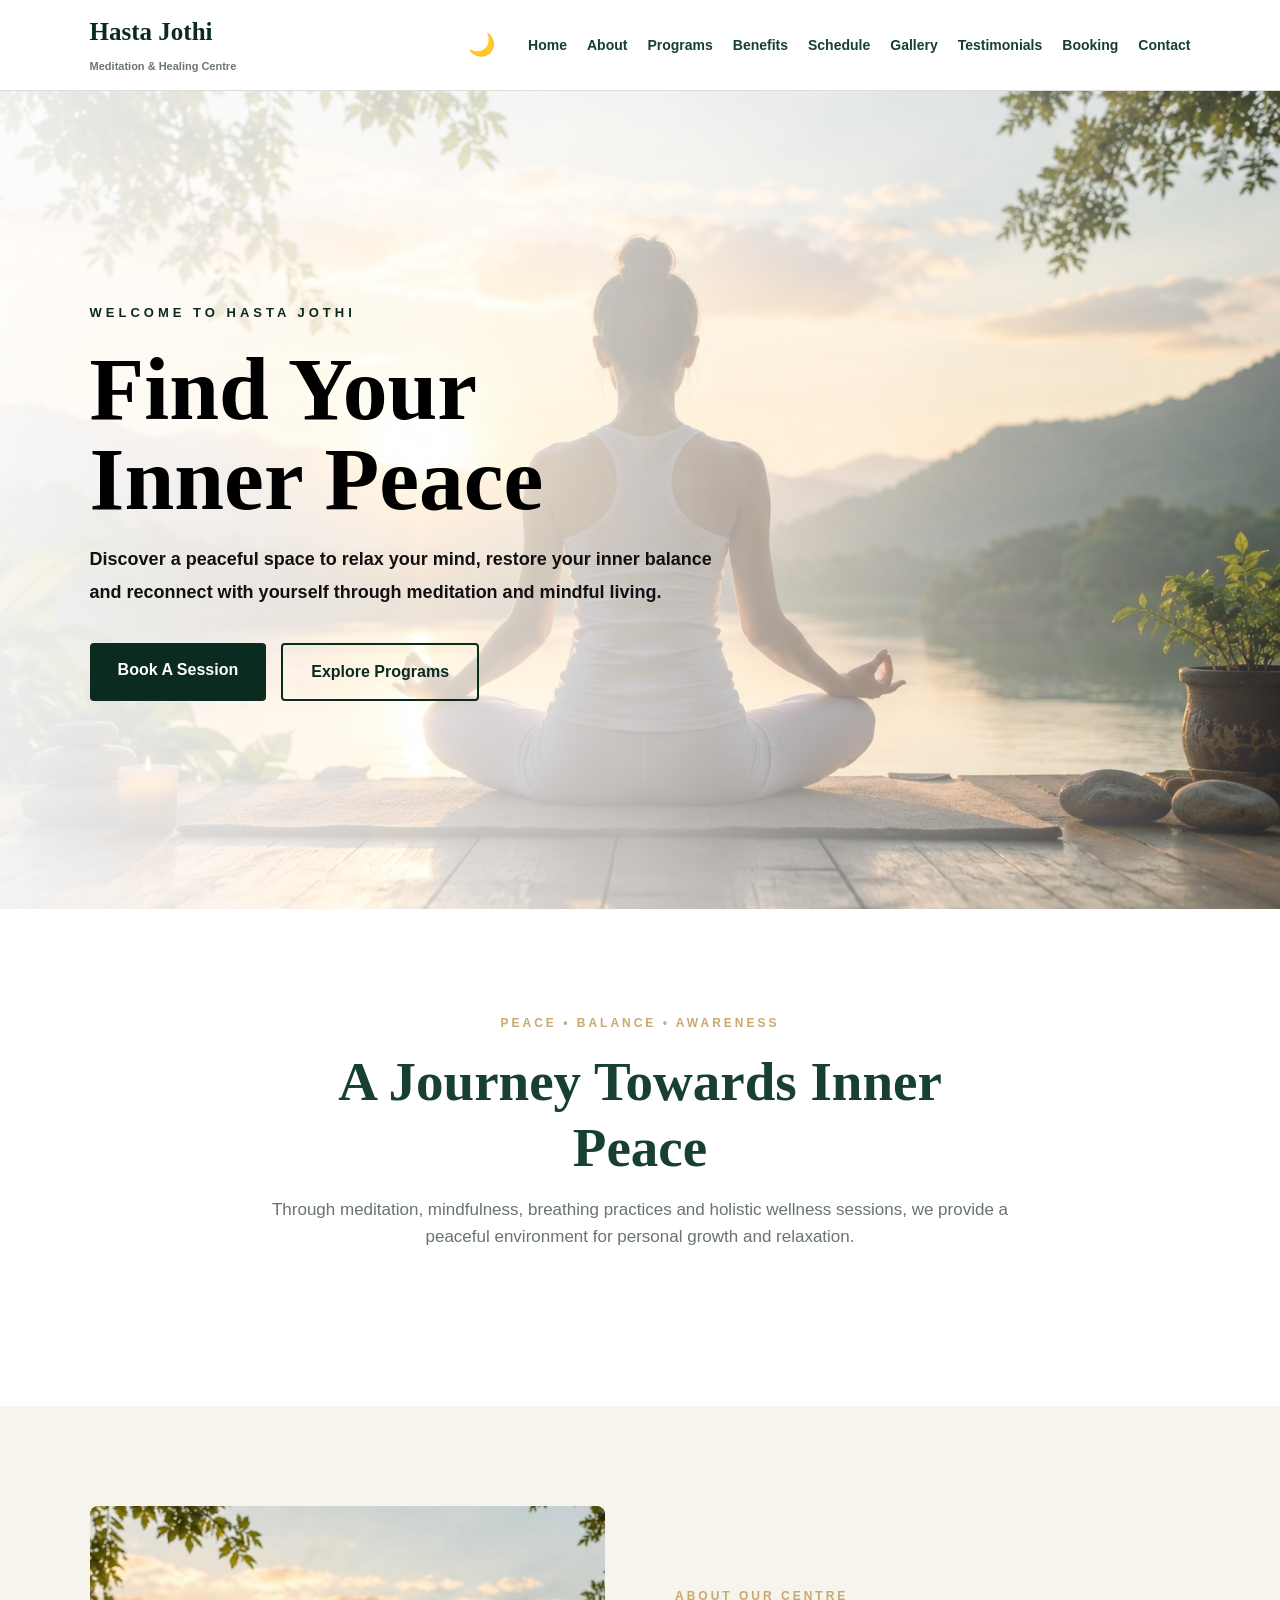
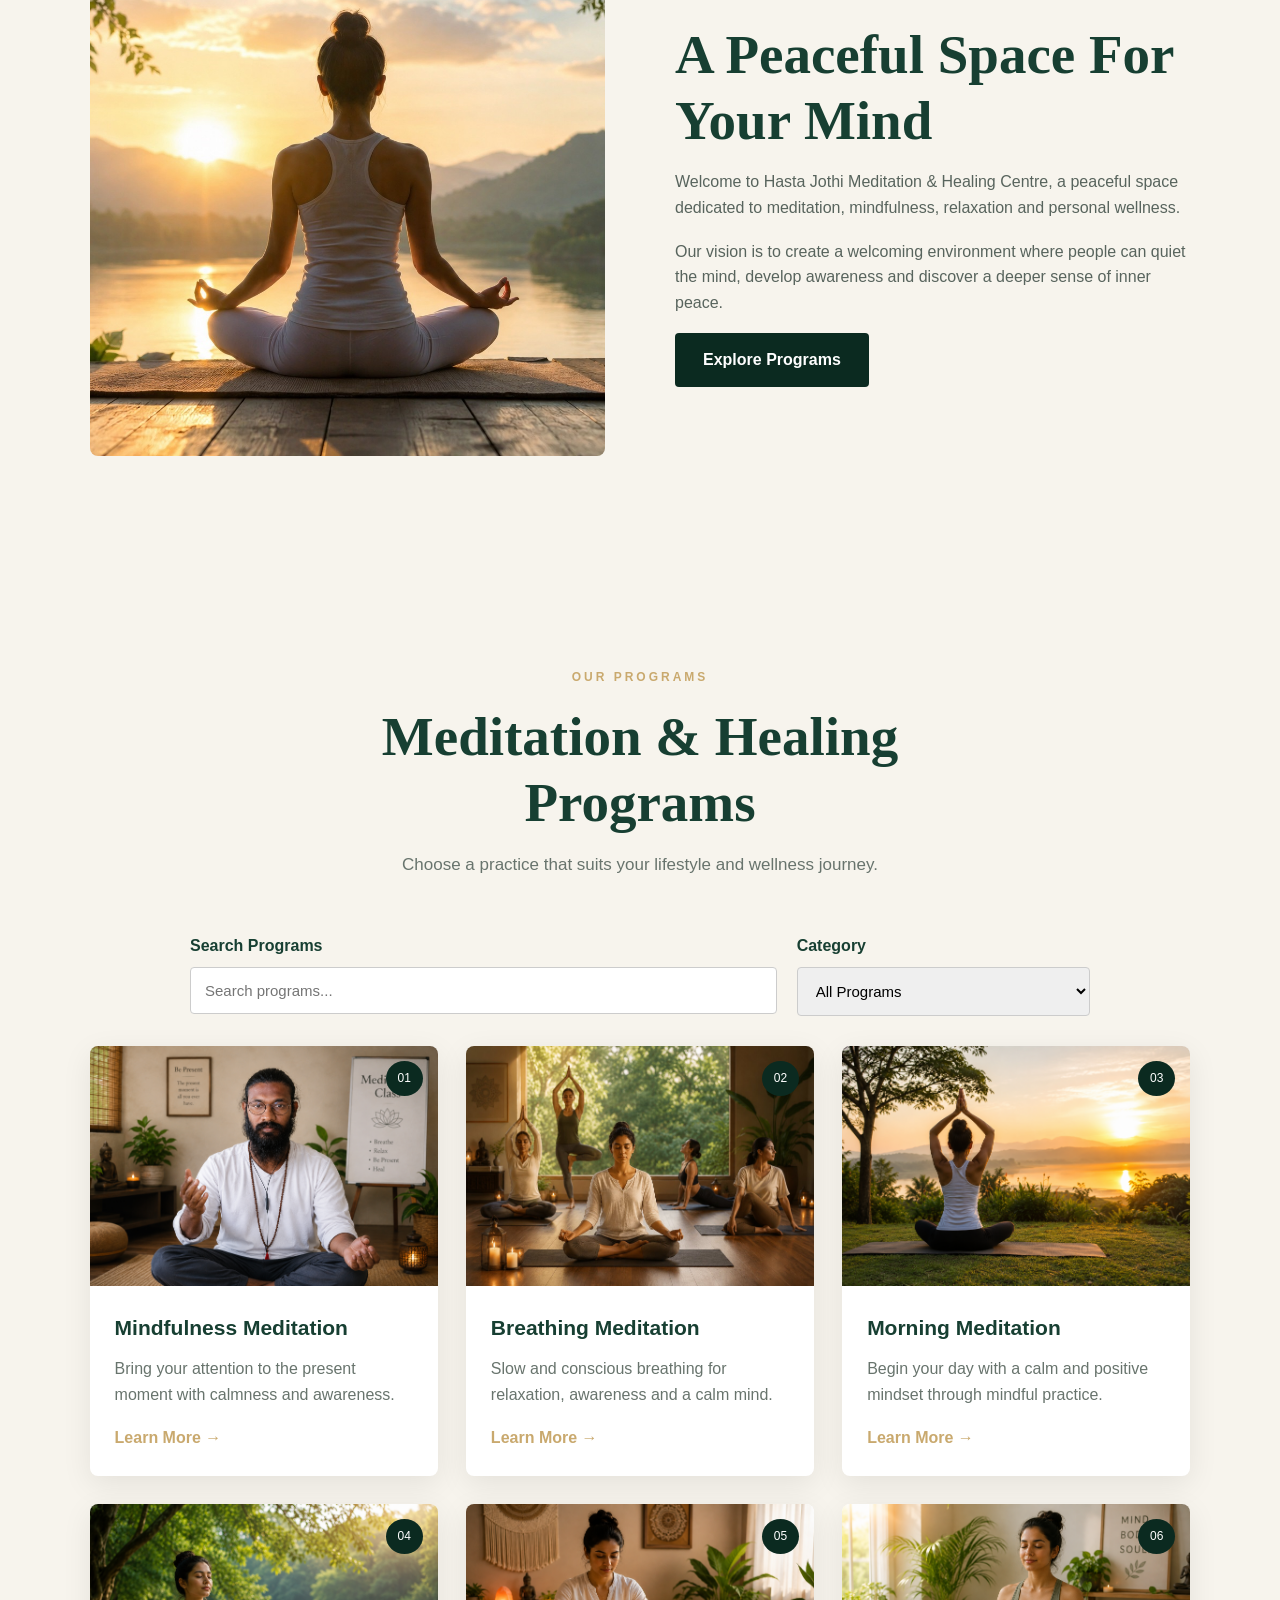
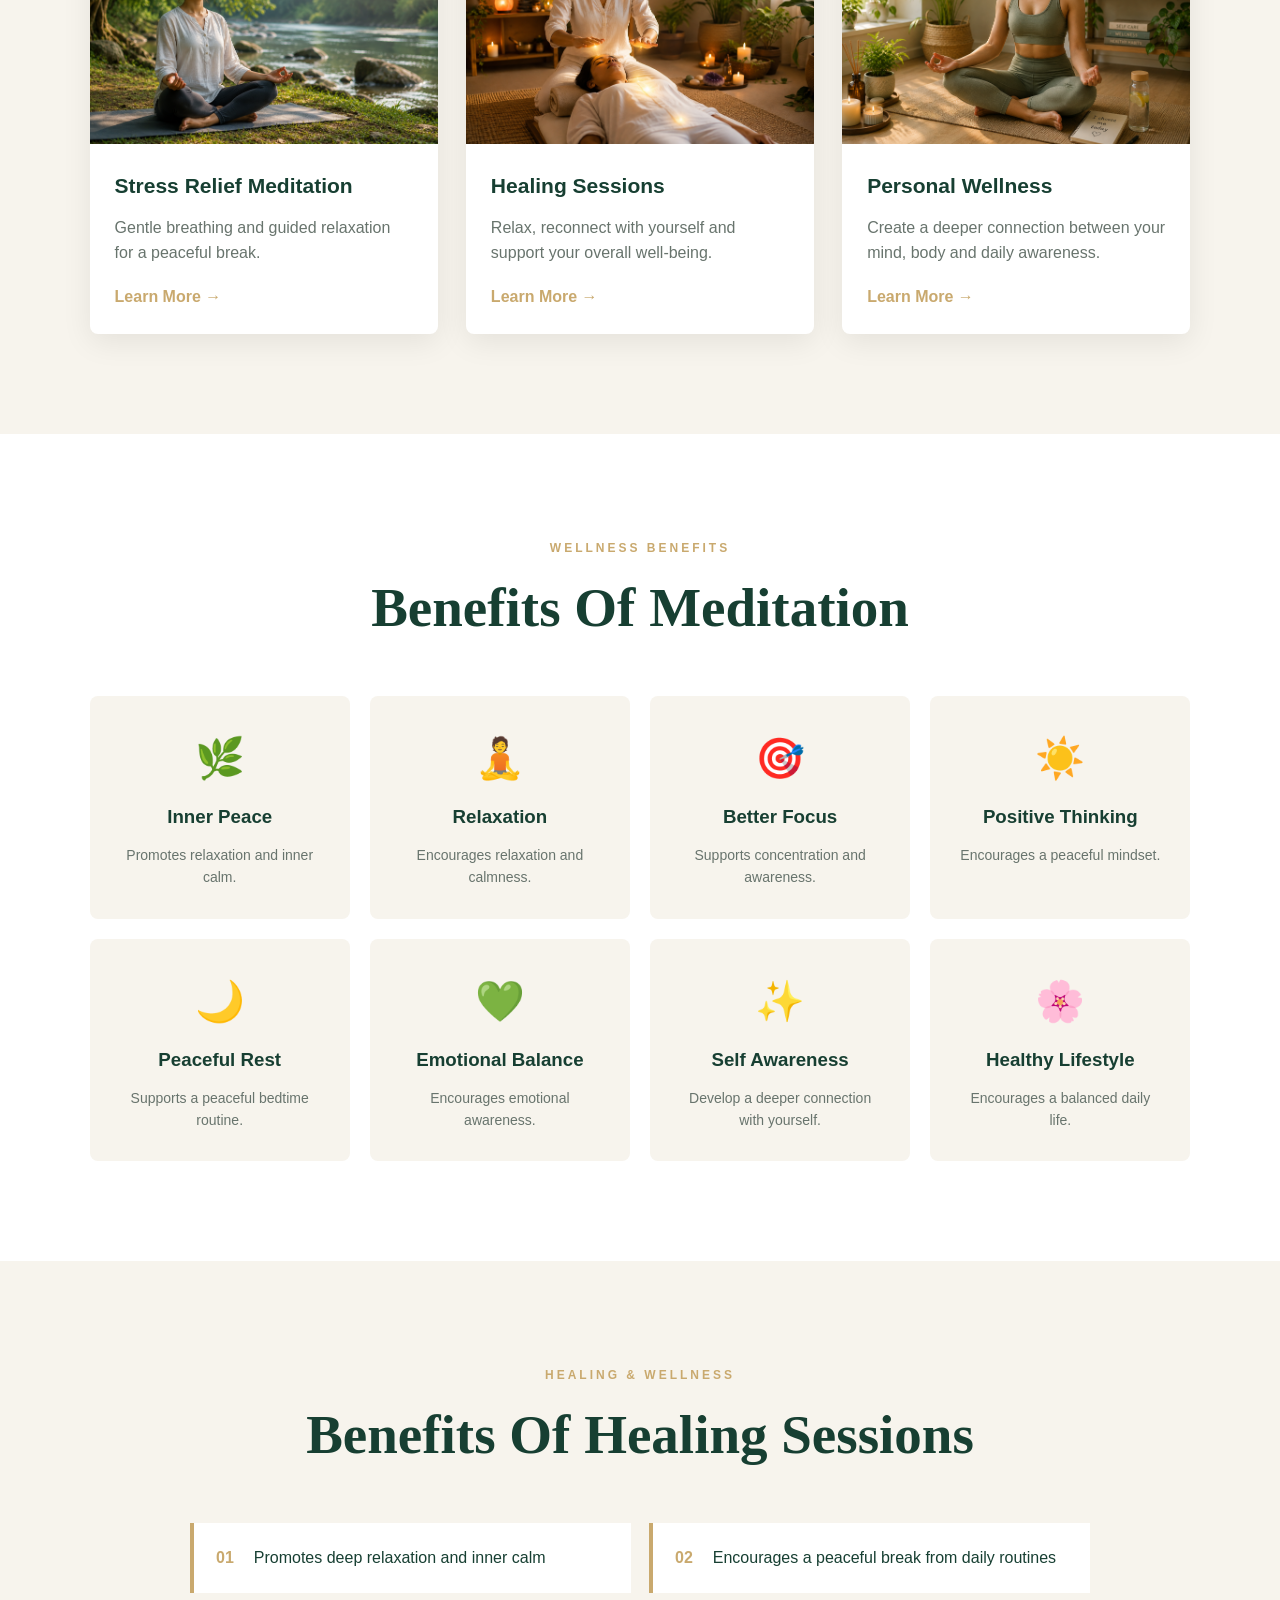
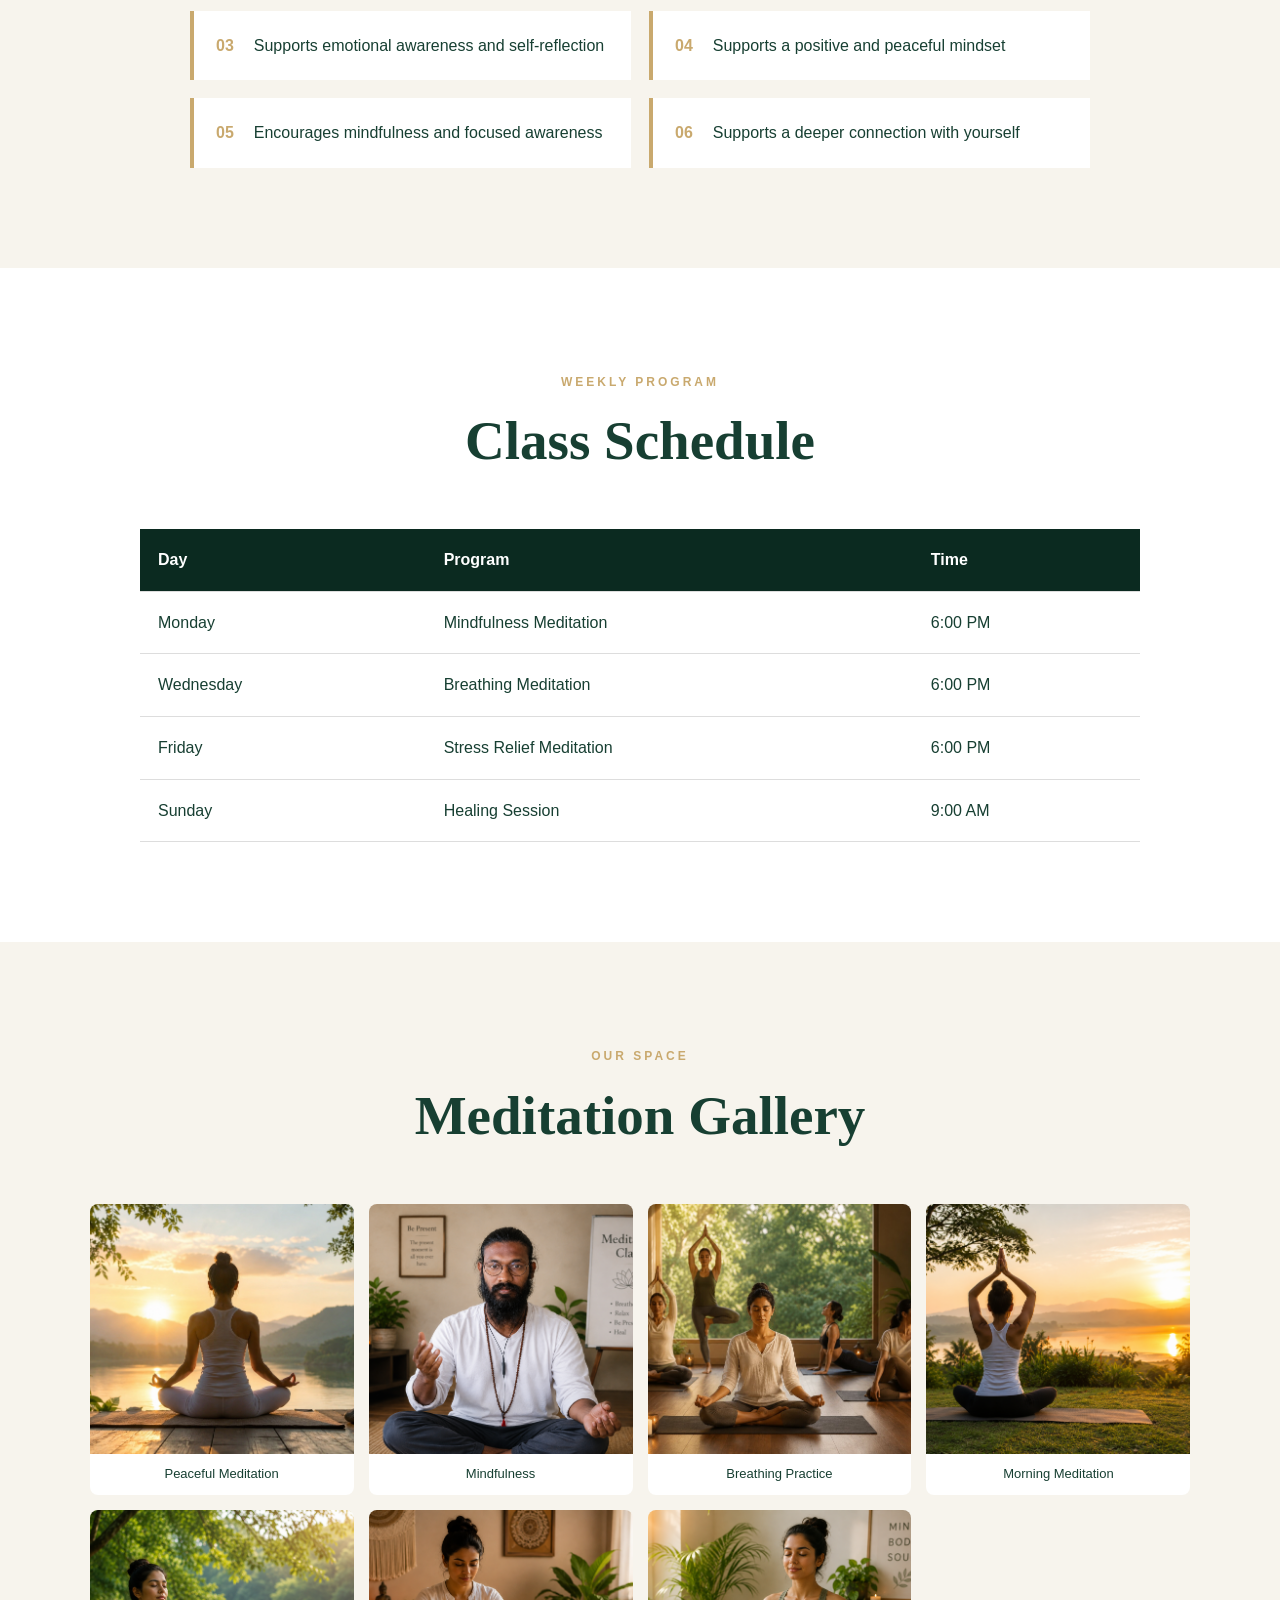
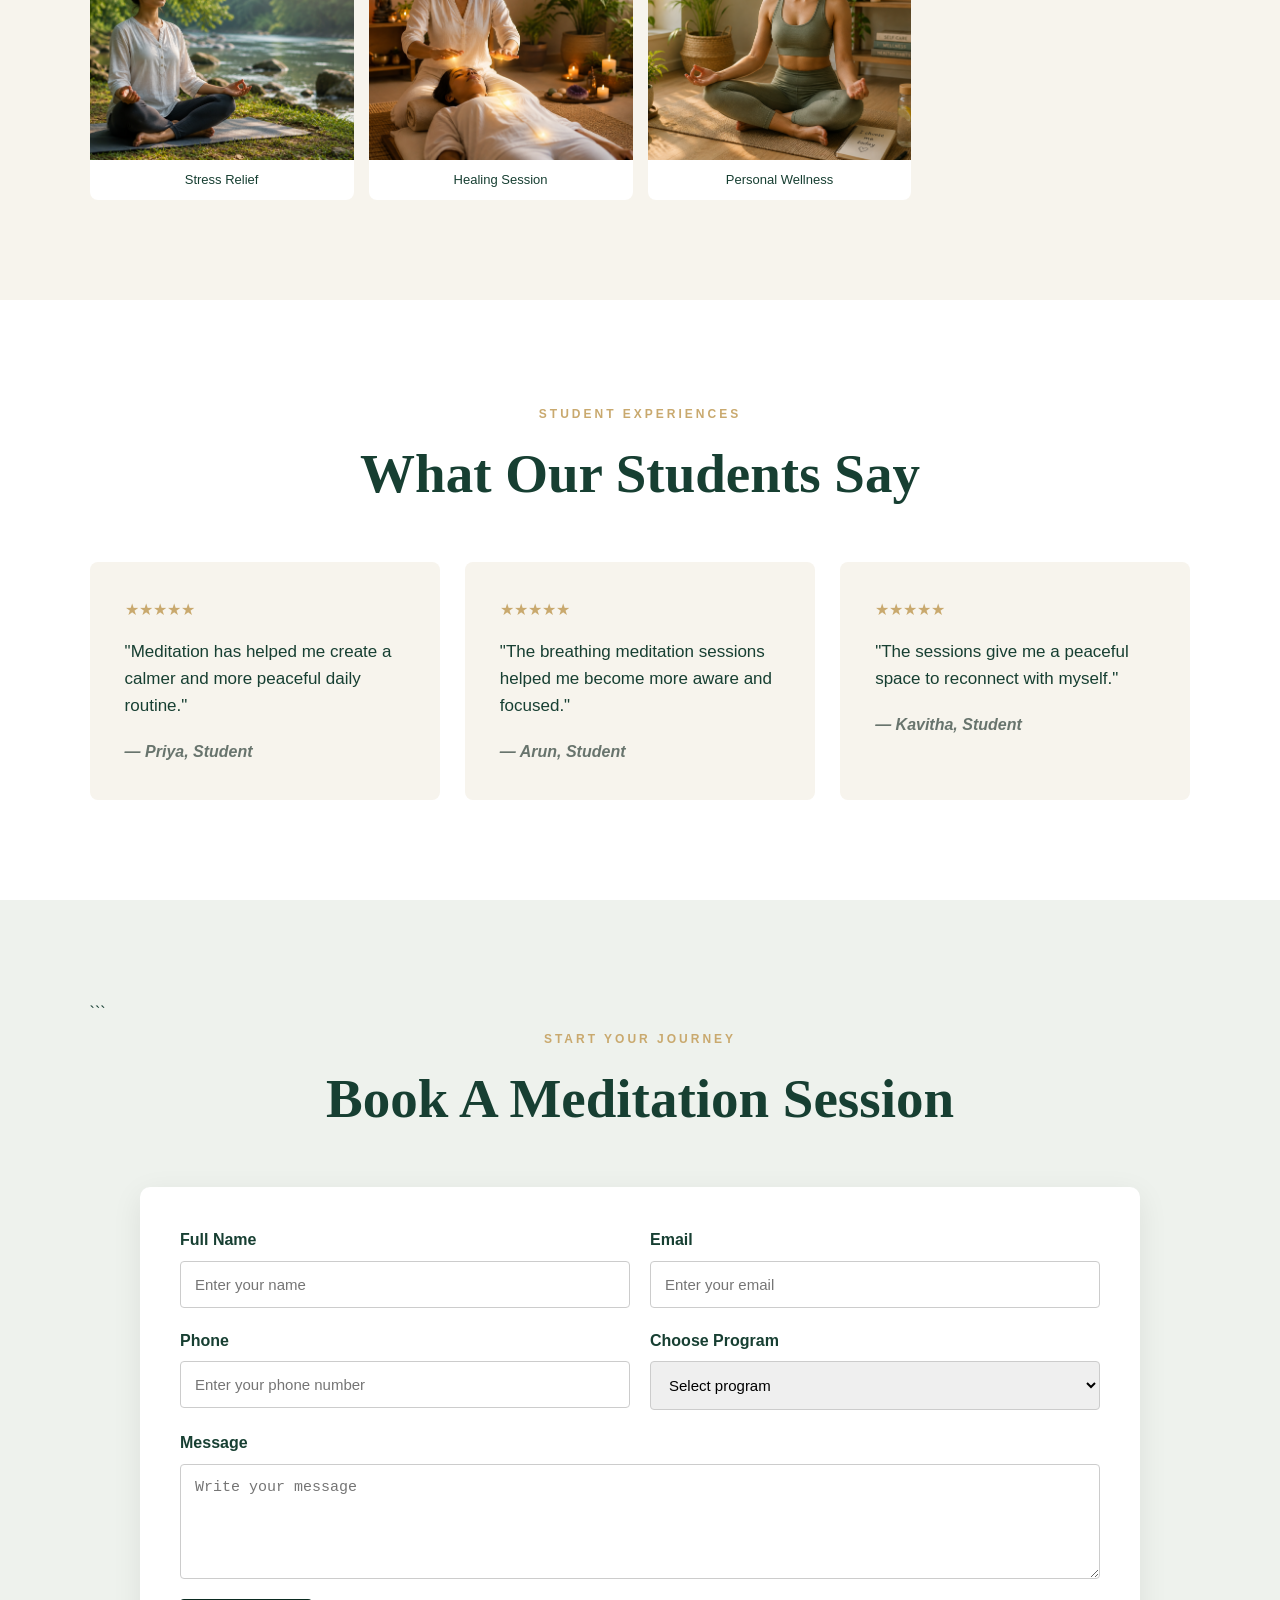
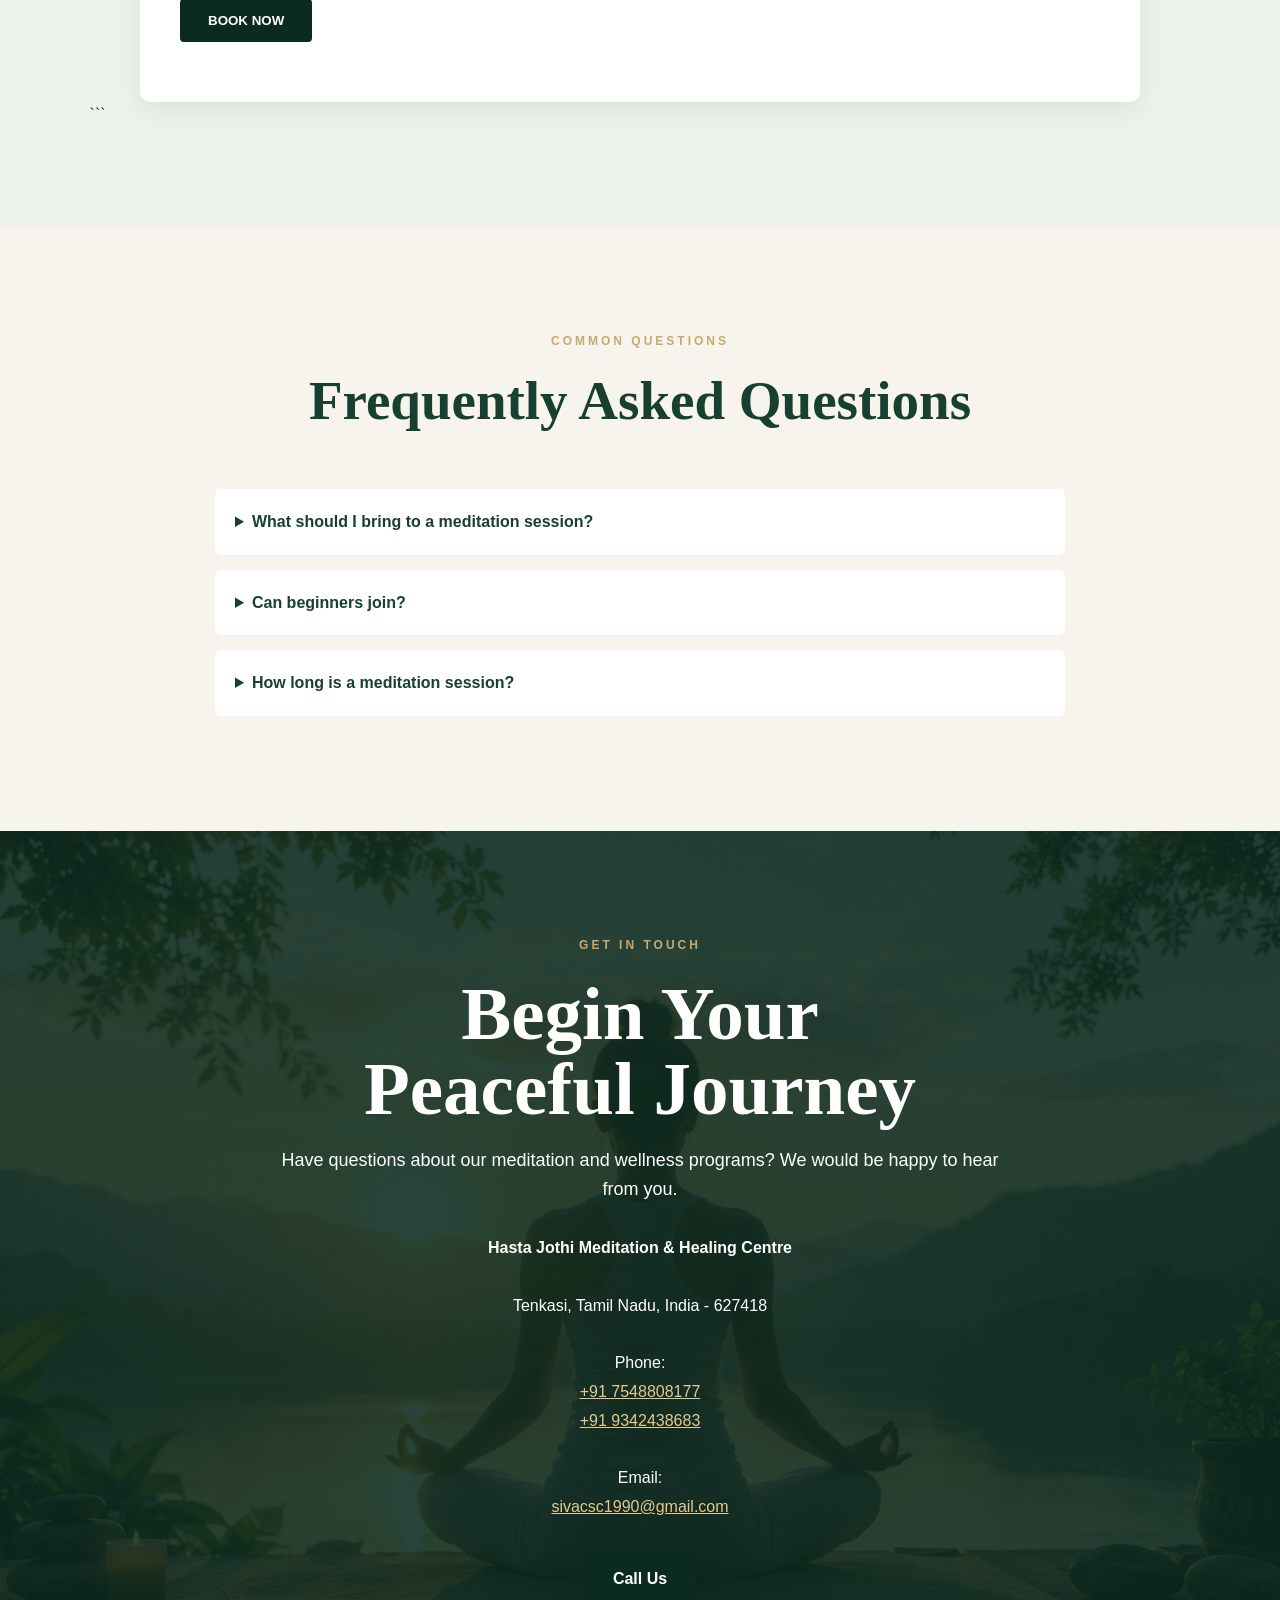
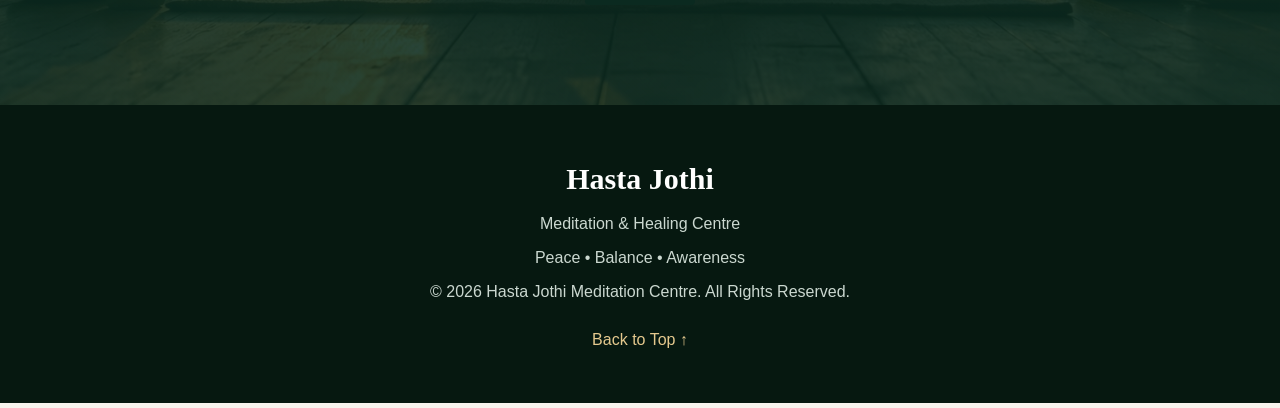
==== commit 405c0cd7: "Add files via upload" ====
--- a/index.html
+++ b/index.html
@@ -16,7 +16,7 @@
 
     <style>
 
-        /* =======================================
+        /* ========================================
            RESET
         ======================================== */
 
@@ -1723,98 +1723,90 @@
 
         <section id="booking" class="booking">
 
-            <div class="booking-content">
-
-                <div class="section-title">
-
-                    <small>START YOUR JOURNEY</small>
-
-                    <h2>Book A Meditation Session</h2>
-
-                </div>
-
-
-                <form class="booking-form"
-                      id="bookingForm">
-
-                    <div class="form-group">
-
-                        <label for="name">Full Name</label>
-
-                        <input type="text"
-                               id="name"
-                               placeholder="Enter your name"
-                               required>
-
-                    </div>
-
-
-                    <div class="form-group">
-
-                        <label for="email">Email</label>
-
-                        <input type="email"
-                               id="email"
-                               placeholder="Enter your email"
-                               required>
-
-                    </div>
-
-
-                    <div class="form-group">
-
-                        <label for="phone">Phone</label>
-
-                        <input type="tel"
-                               id="phone"
-                               placeholder="Enter your phone number">
-
-                    </div>
-
-
-                    <div class="form-group">
-
-                        <label for="program">Choose Program</label>
-
-                        <select id="program" required>
-
-                            <option value="">Select a program</option>
-                            <option>Mindfulness Meditation</option>
-                            <option>Breathing Meditation</option>
-                            <option>Morning Meditation</option>
-                            <option>Stress Relief Meditation</option>
-                            <option>Healing Session</option>
-                            <option>Personal Wellness</option>
-
-                        </select>
-
-                    </div>
-
-
-                    <div class="form-group full">
-
-                        <label for="message">Message</label>
-
-                        <textarea id="message"
-                                  rows="5"
-                                  placeholder="Write your message"></textarea>
-
-                    </div>
-
-
-                    <div class="form-submit">
-
-                        <button type="submit" class="btn">
-                            BOOK NOW
-                        </button>
-
-                    </div>
-
-                </form>
-
-            </div>
-
-        </section>
+```
+<div class="booking-content">
+
+    <div class="section-title">
+        <small>START YOUR JOURNEY</small>
+        <h2>Book A Meditation Session</h2>
+    </div>
+
+    <form class="booking-form" id="bookingForm">
+
+        <div class="form-group">
+            <label for="name">Full Name</label>
+
+            <input
+                type="text"
+                id="name"
+                name="name"
+                placeholder="Enter your name"
+                required
+            >
+        </div>
+
+        <div class="form-group">
+            <label for="email">Email</label>
+
+            <input
+                type="email"
+                id="email"
+                name="email"
+                placeholder="Enter your email"
+                required
+            >
+        </div>
+
+        <div class="form-group">
+            <label for="phone">Phone</label>
+
+            <input
+                type="tel"
+                id="phone"
+                name="phone"
+                placeholder="Enter your phone number"
+            >
+        </div>
+
+        <div class="form-group">
+            <label for="program">Choose Program</label>
+
+            <select id="program" name="program" required>
+                <option value="">Select program</option>
+                <option value="Mindfulness Meditation">Mindfulness Meditation</option>
+                <option value="Breathing Meditation">Breathing Meditation</option>
+                <option value="Morning Meditation">Morning Meditation</option>
+                <option value="Stress Relief Meditation">Stress Relief Meditation</option>
+                <option value="Healing Session">Healing Session</option>
+                <option value="Personal Wellness">Personal Wellness</option>
+            </select>
+        </div>
+
+        <div class="form-group full">
+            <label for="message">Message</label>
+
+            <textarea
+                id="message"
+                name="message"
+                rows="5"
+                placeholder="Write your message"
+            ></textarea>
+        </div>
+
+        <div class="form-submit">
+            <button type="submit" class="btn">
+                BOOK NOW
+            </button>
+        </div>
+
+        <p id="bookingStatus" class="booking-status"></p>
+
+    </form>
+
+</div>
+```
+
+</section>
 
 
         <!-- FAQ -->
@@ -2500,81 +2492,7 @@
            BOOKING FORM
         ======================================== */
 
-        bookingForm.addEventListener(
-            "submit",
-            function (event) {
-
-                event.preventDefault();
-
-
-                const name =
-                    document.getElementById("name")
-                        .value
-                        .trim();
-
-                const email =
-                    document.getElementById("email")
-                        .value
-                        .trim();
-
-                const program =
-                    document.getElementById("program")
-                        .value;
-
-
-                if (
-                    name.length < 2
-                ) {
-
-                    alert(
-                        "Please enter your full name."
-                    );
-
-                    return;
-
-                }
-
-
-                if (
-                    email === "" ||
-                    !email.includes("@")
-                ) {
-
-                    alert(
-                        "Please enter a valid email address."
-                    );
-
-                    return;
-
-                }
-
-
-                if (
-                    program === ""
-                ) {
-
-                    alert(
-                        "Please select a program."
-                    );
-
-                    return;
-
-                }
-
-
-                alert(
-                    "Thank you, " +
-                    name +
-                    "! Your booking request has been received successfully."
-                );
-
-
-                bookingForm.reset();
-
-            }
-        );
-
-
+        
         /* ========================================
            BACK TO TOP
         ======================================== */
@@ -2610,6 +2528,88 @@
 
             }
         );
+/* =====================================================
+BOOKING FORM → NODE.JS → MONGODB
+===================================================== */
+
+bookingForm.addEventListener("submit", async function (event) {
+
+
+event.preventDefault();
+
+const bookingData = {
+    name: document.getElementById("name").value.trim(),
+    email: document.getElementById("email").value.trim(),
+    phone: document.getElementById("phone").value.trim(),
+    program: document.getElementById("program").value,
+    message: document.getElementById("message").value.trim()
+};
+
+if (
+    !bookingData.name ||
+    !bookingData.email ||
+    !bookingData.phone ||
+    !bookingData.program
+) {
+    alert("Please fill all required fields.");
+    return;
+}
+
+const submitButton =
+    bookingForm.querySelector('button[type="submit"]');
+
+const originalText = submitButton.textContent;
+
+try {
+
+    submitButton.disabled = true;
+    submitButton.textContent = "Submitting...";
+
+    const response = await fetch("/api/bookings", {
+        method: "POST",
+
+        headers: {
+            "Content-Type": "application/json"
+        },
+
+        body: JSON.stringify(bookingData)
+    });
+
+    const result = await response.json();
+
+    console.log("MongoDB response:", result);
+
+    if (!response.ok) {
+        throw new Error(
+            result.message || "Booking failed."
+        );
+    }
+
+    alert(
+        "Thank you, " +
+        bookingData.name +
+        "! Your booking has been saved successfully."
+    );
+
+    bookingForm.reset();
+
+} catch (error) {
+
+    console.error("Booking error:", error);
+
+    alert(
+        "Booking failed: " + error.message
+    );
+
+} finally {
+
+    submitButton.disabled = false;
+    submitButton.textContent = originalText;
+
+}
+
+
+});
 
     </script>
 
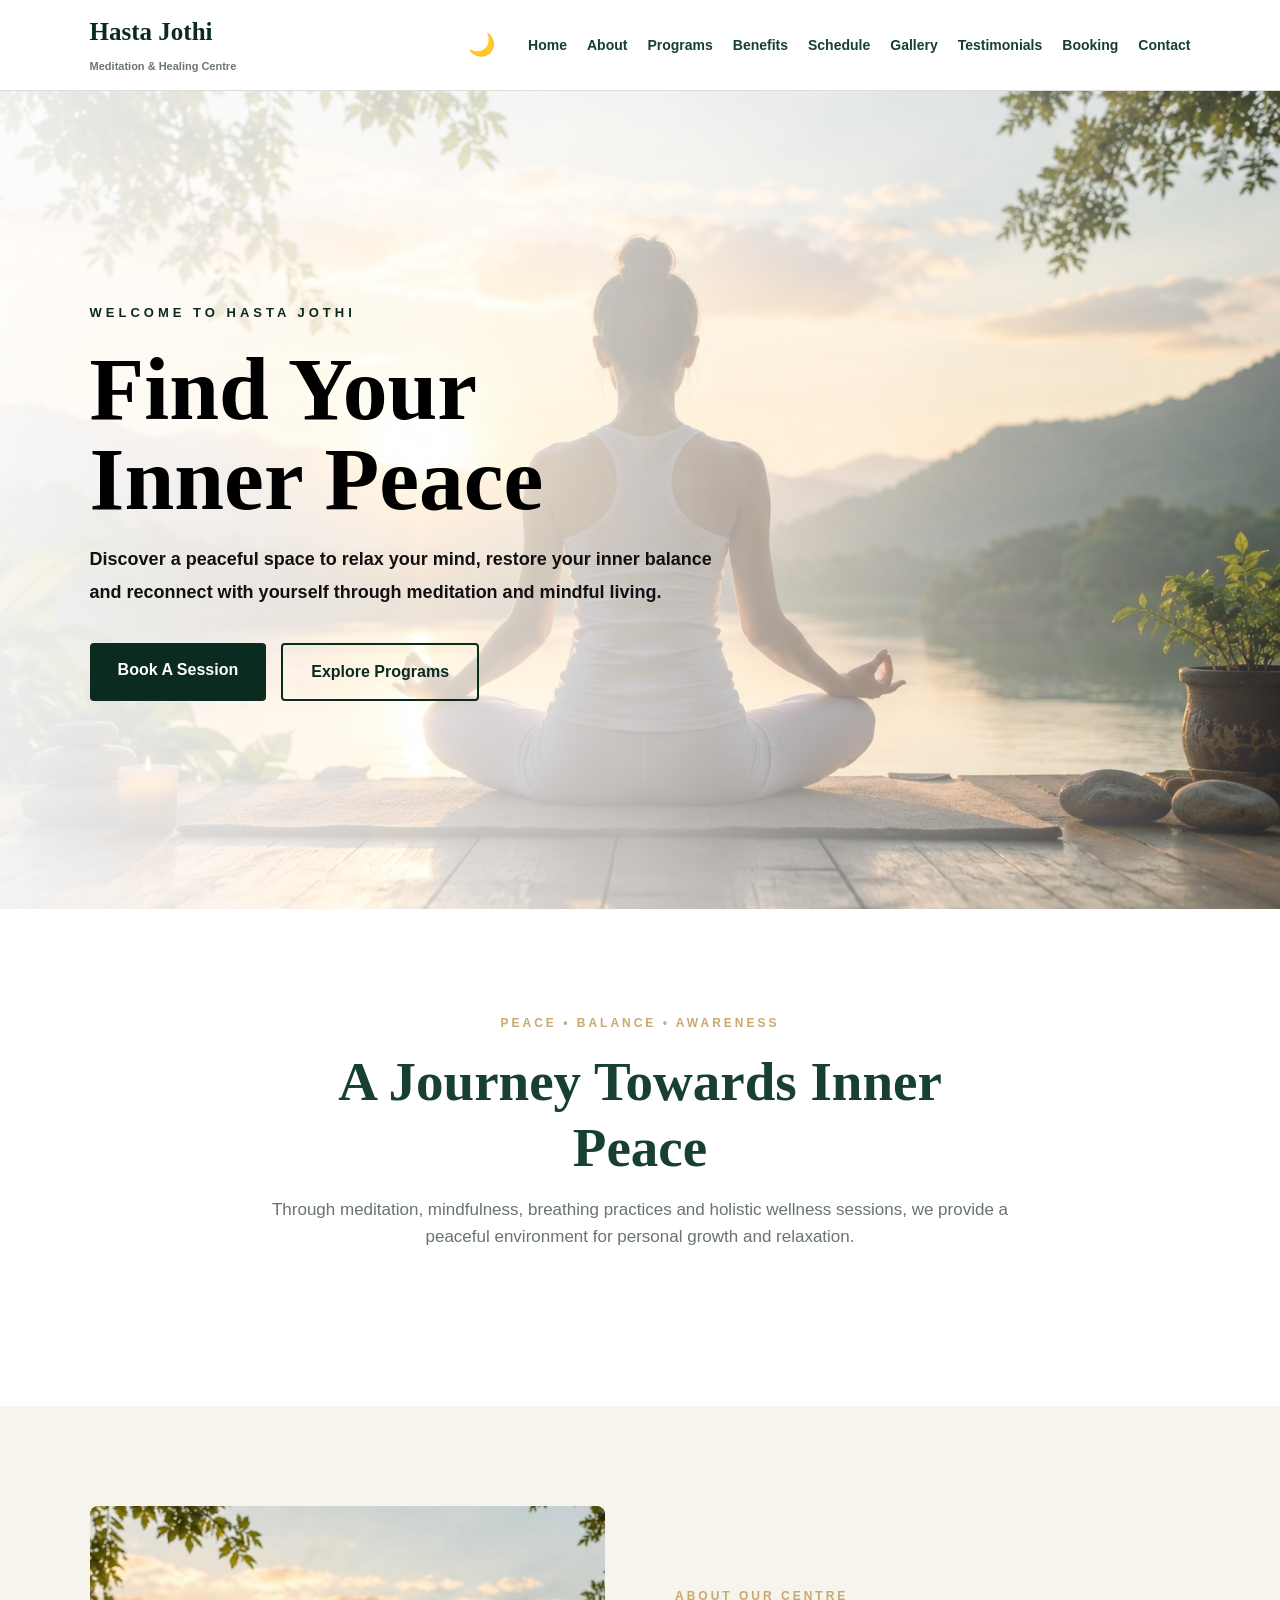
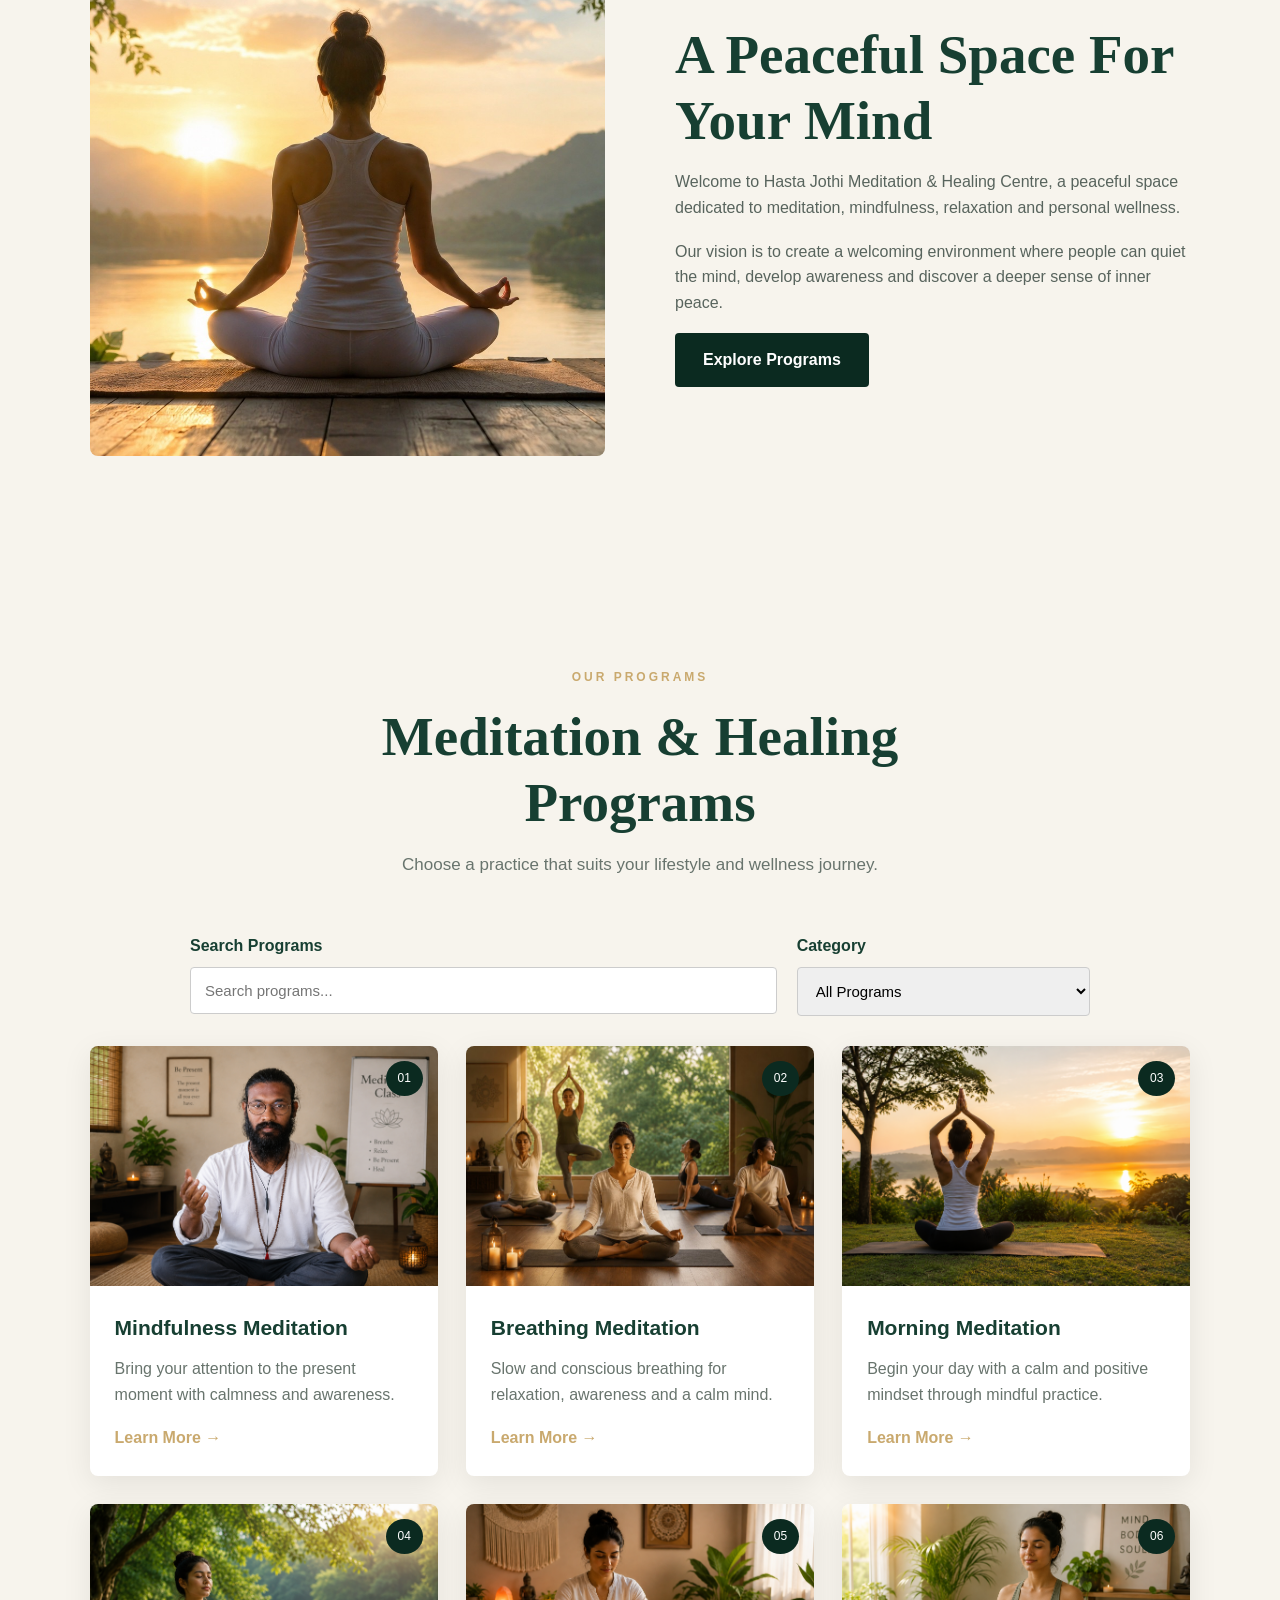
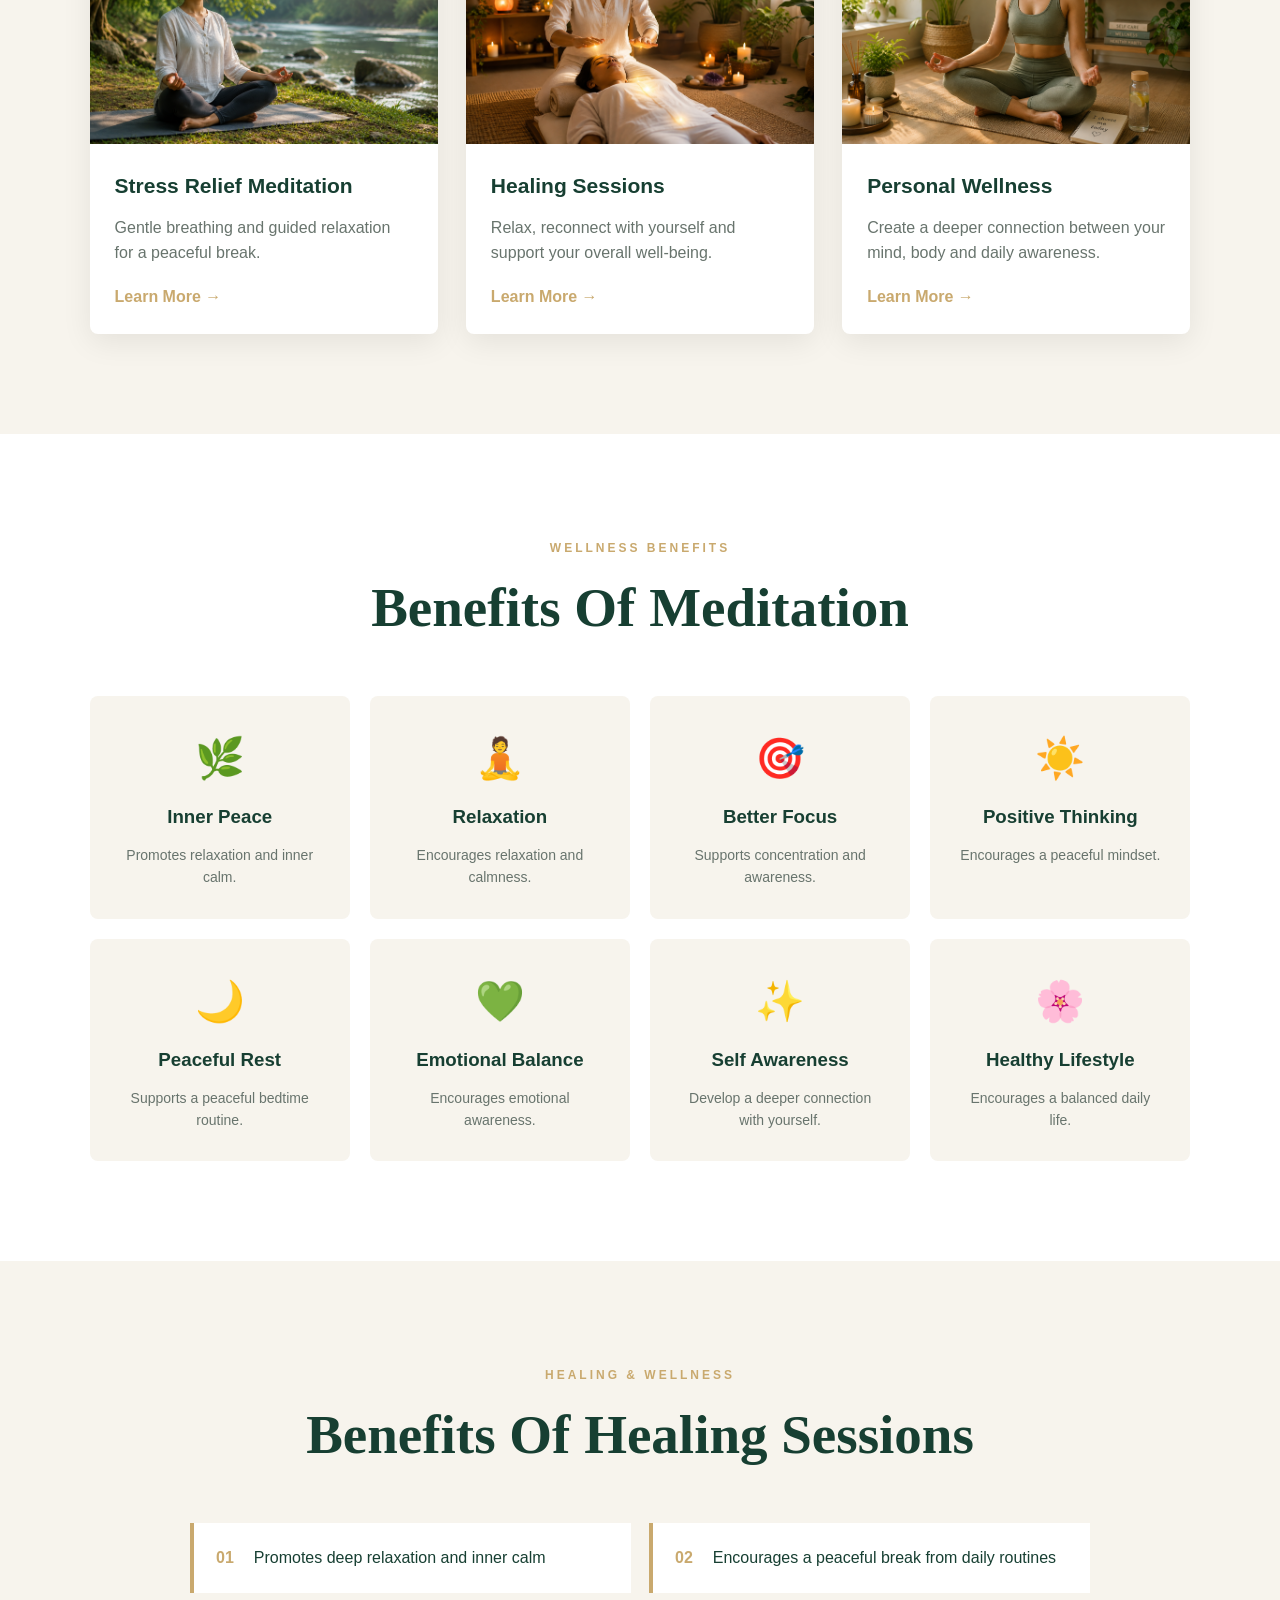
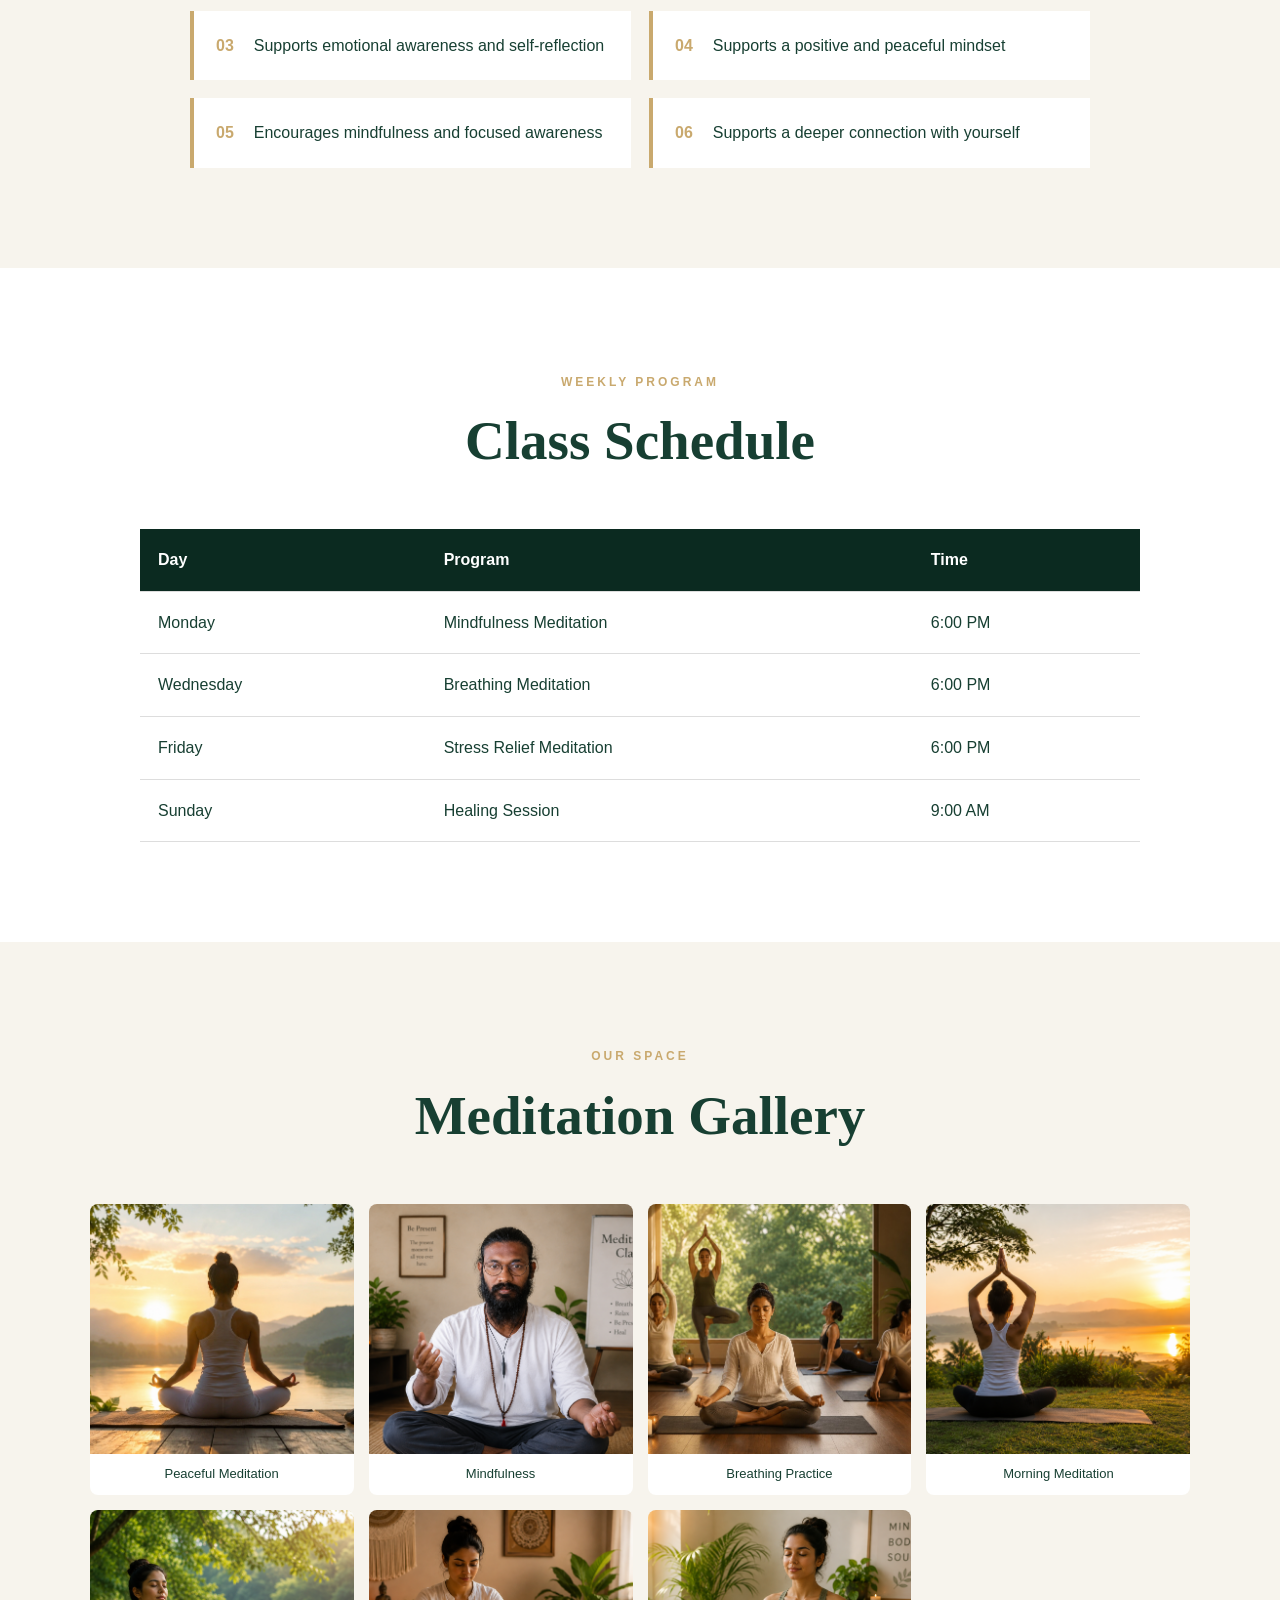
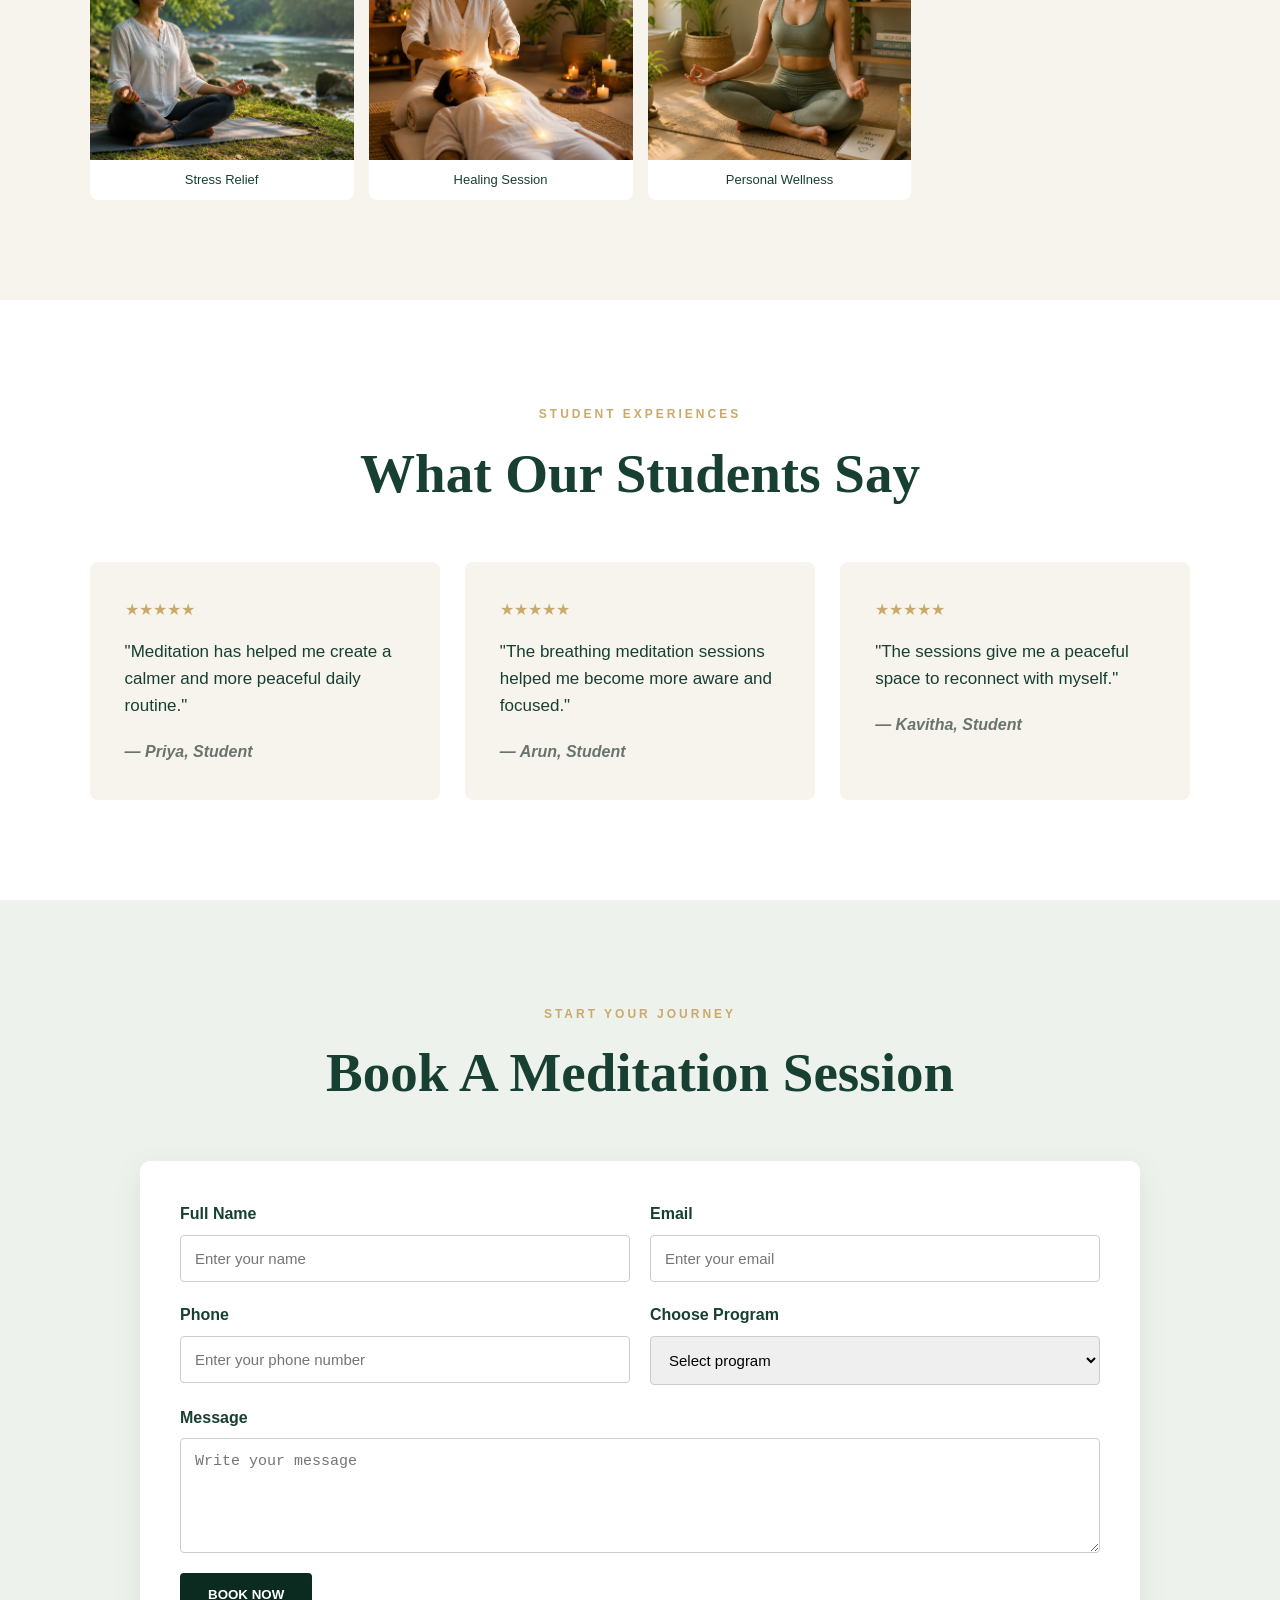
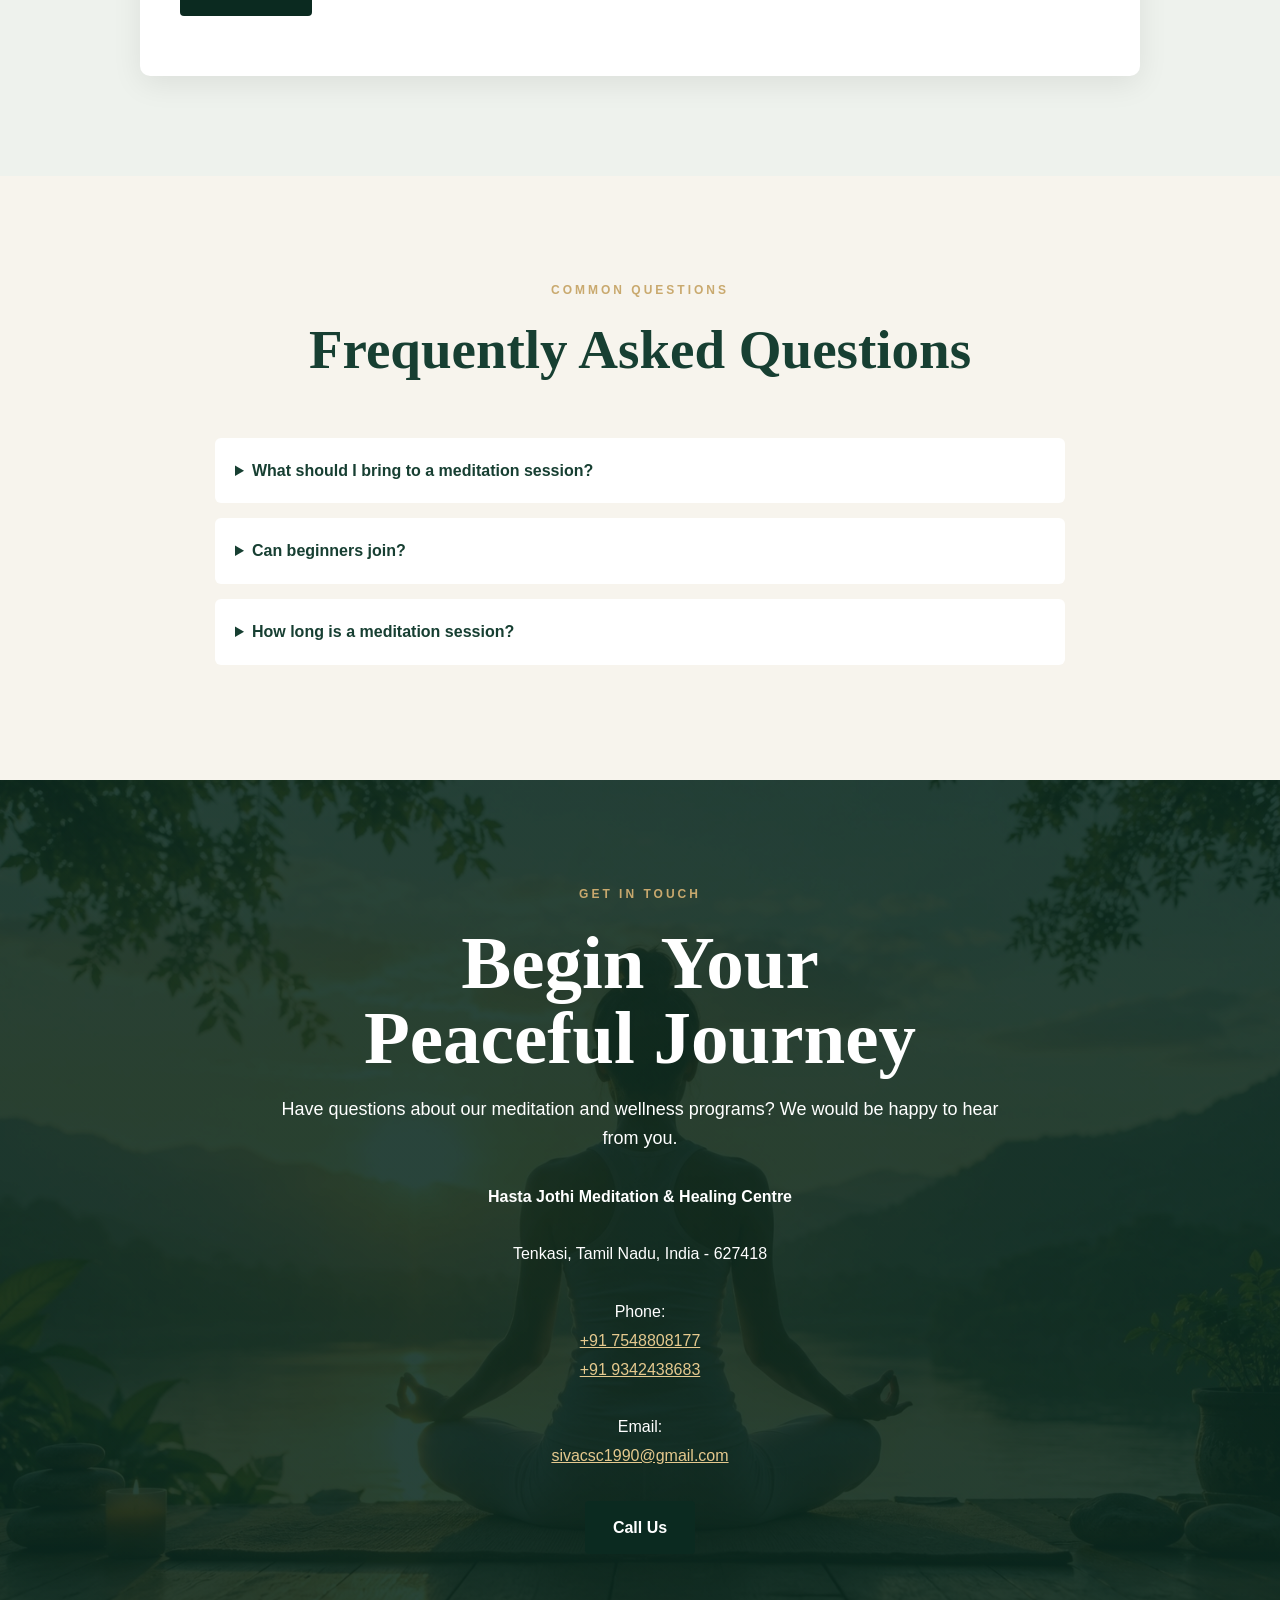
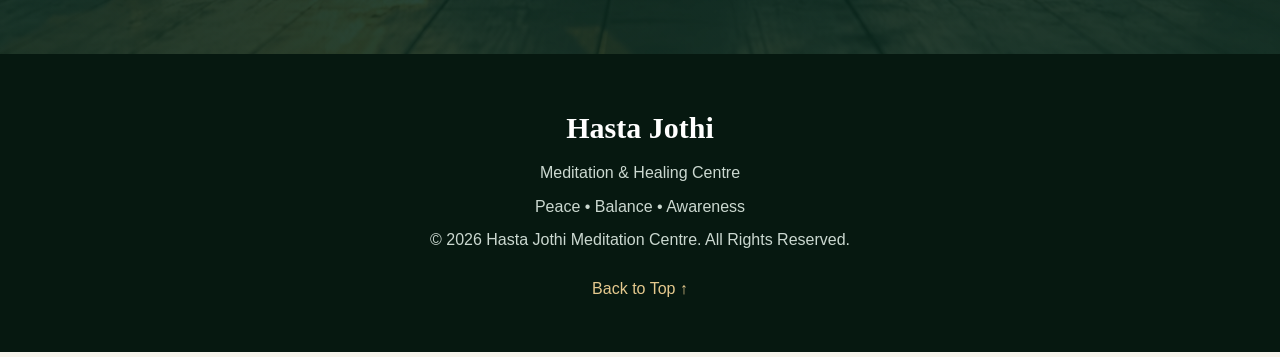
==== commit 5827e458: "index.html" ====
--- a/index.html
+++ b/index.html
@@ -1723,7 +1723,7 @@
 
         <section id="booking" class="booking">
 
-```
+
 <div class="booking-content">
 
     <div class="section-title">
@@ -1804,7 +1804,7 @@
     </form>
 
 </div>
-```
+
 
 </section>
 
@@ -2611,7 +2611,7 @@
 
 });
 
-    </script>
+  </script>  
 
 </body>
 </html>
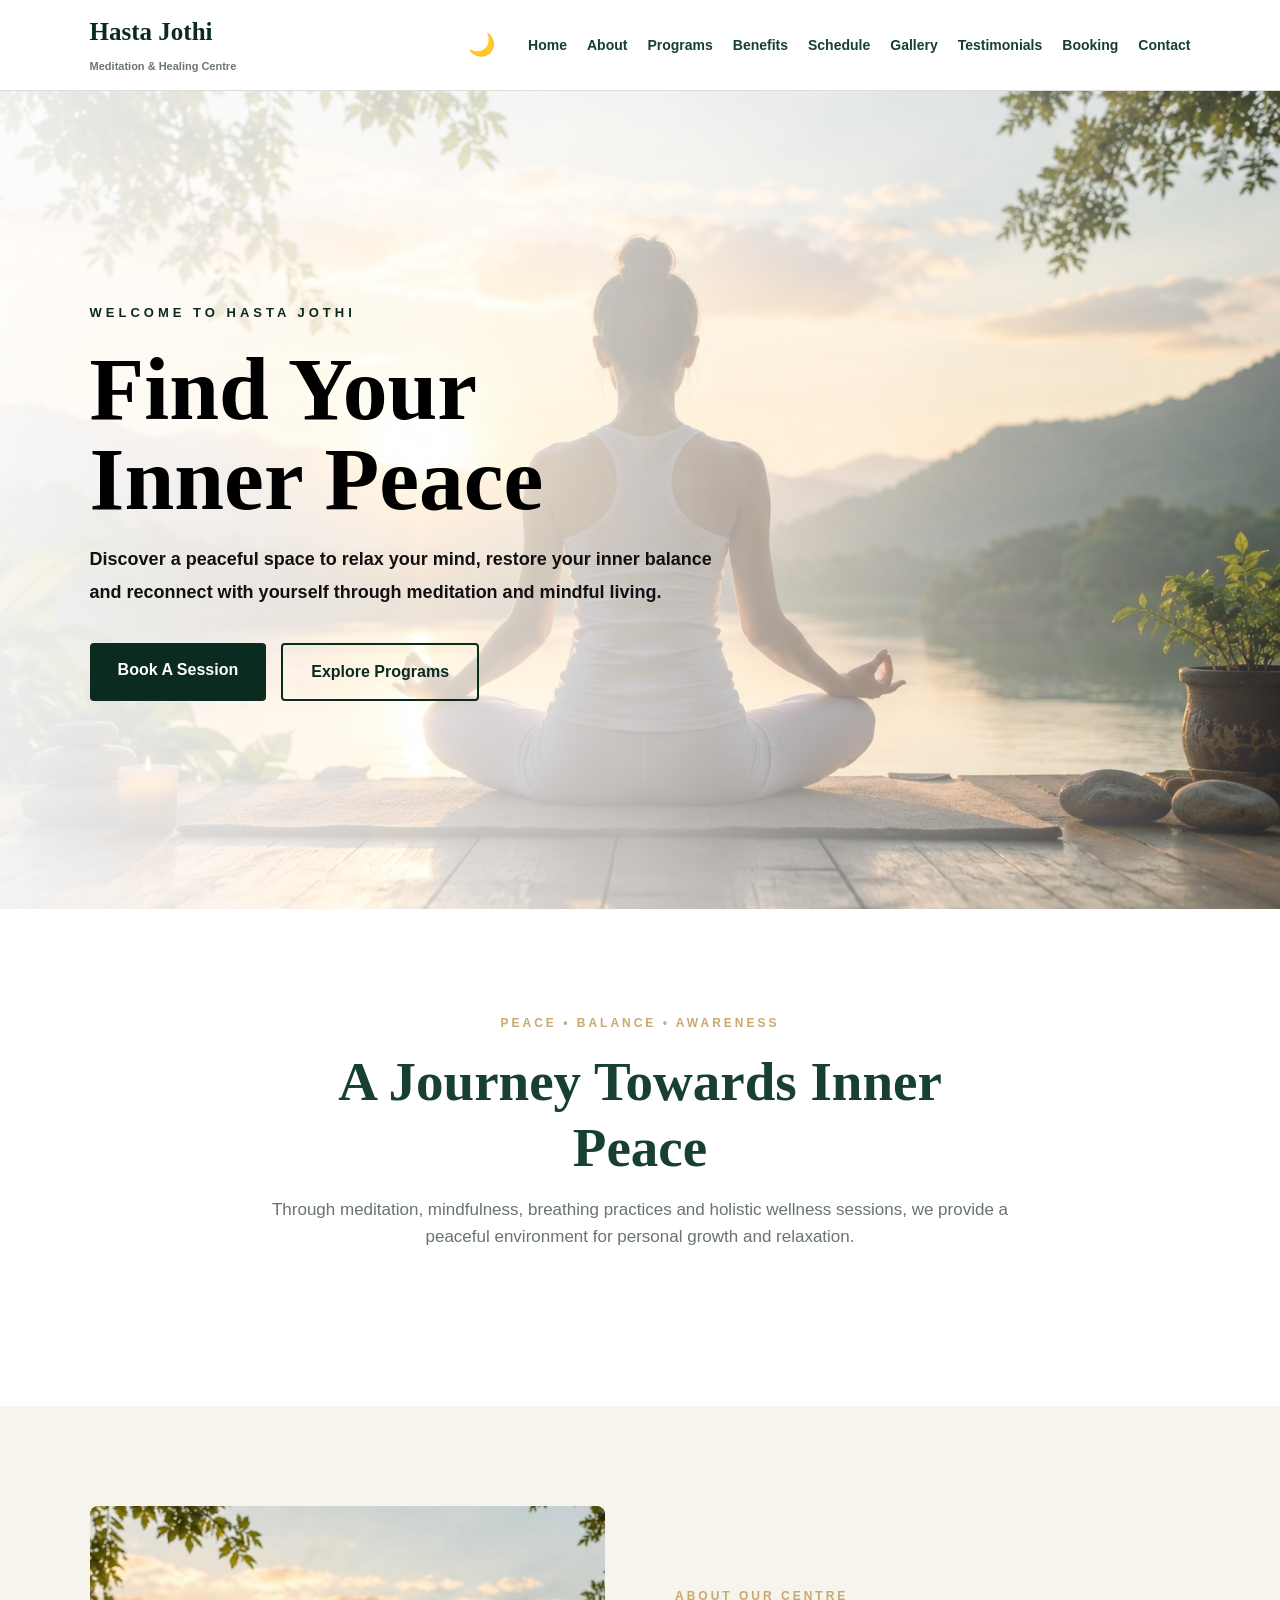
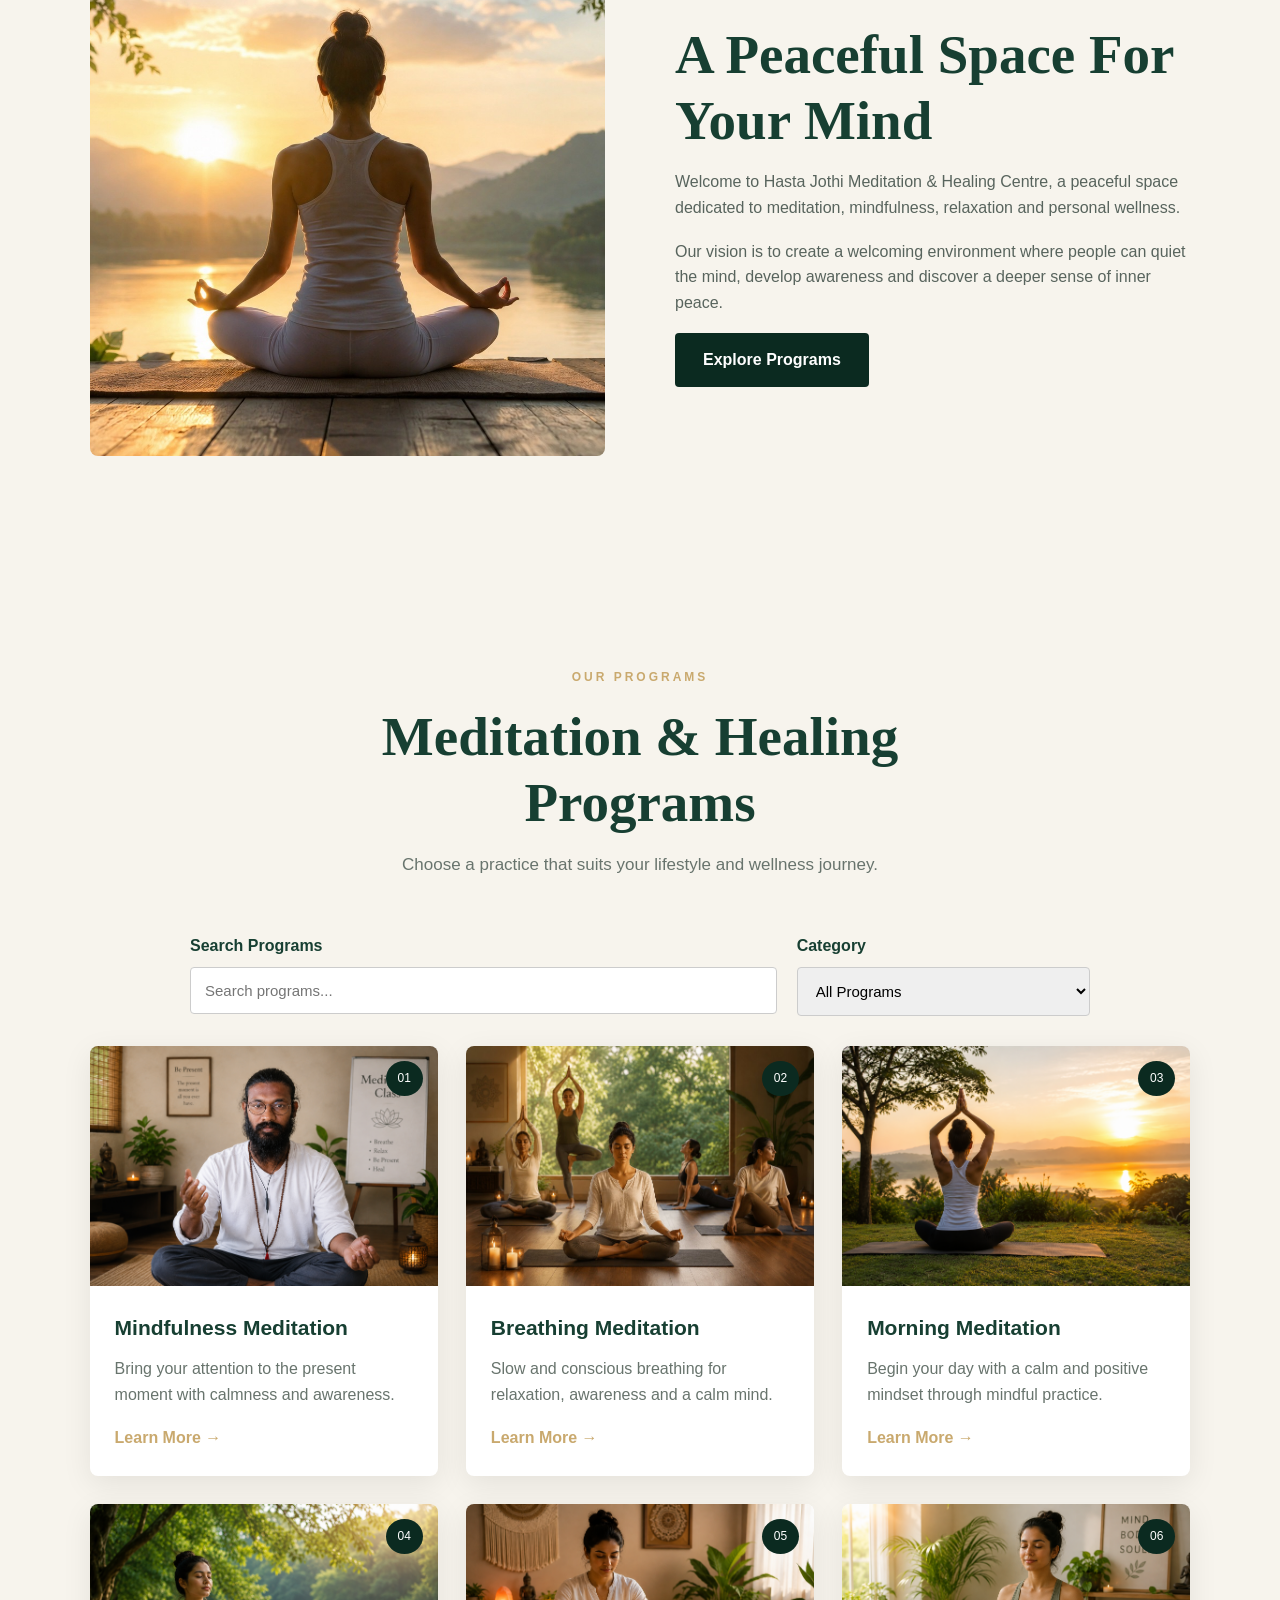
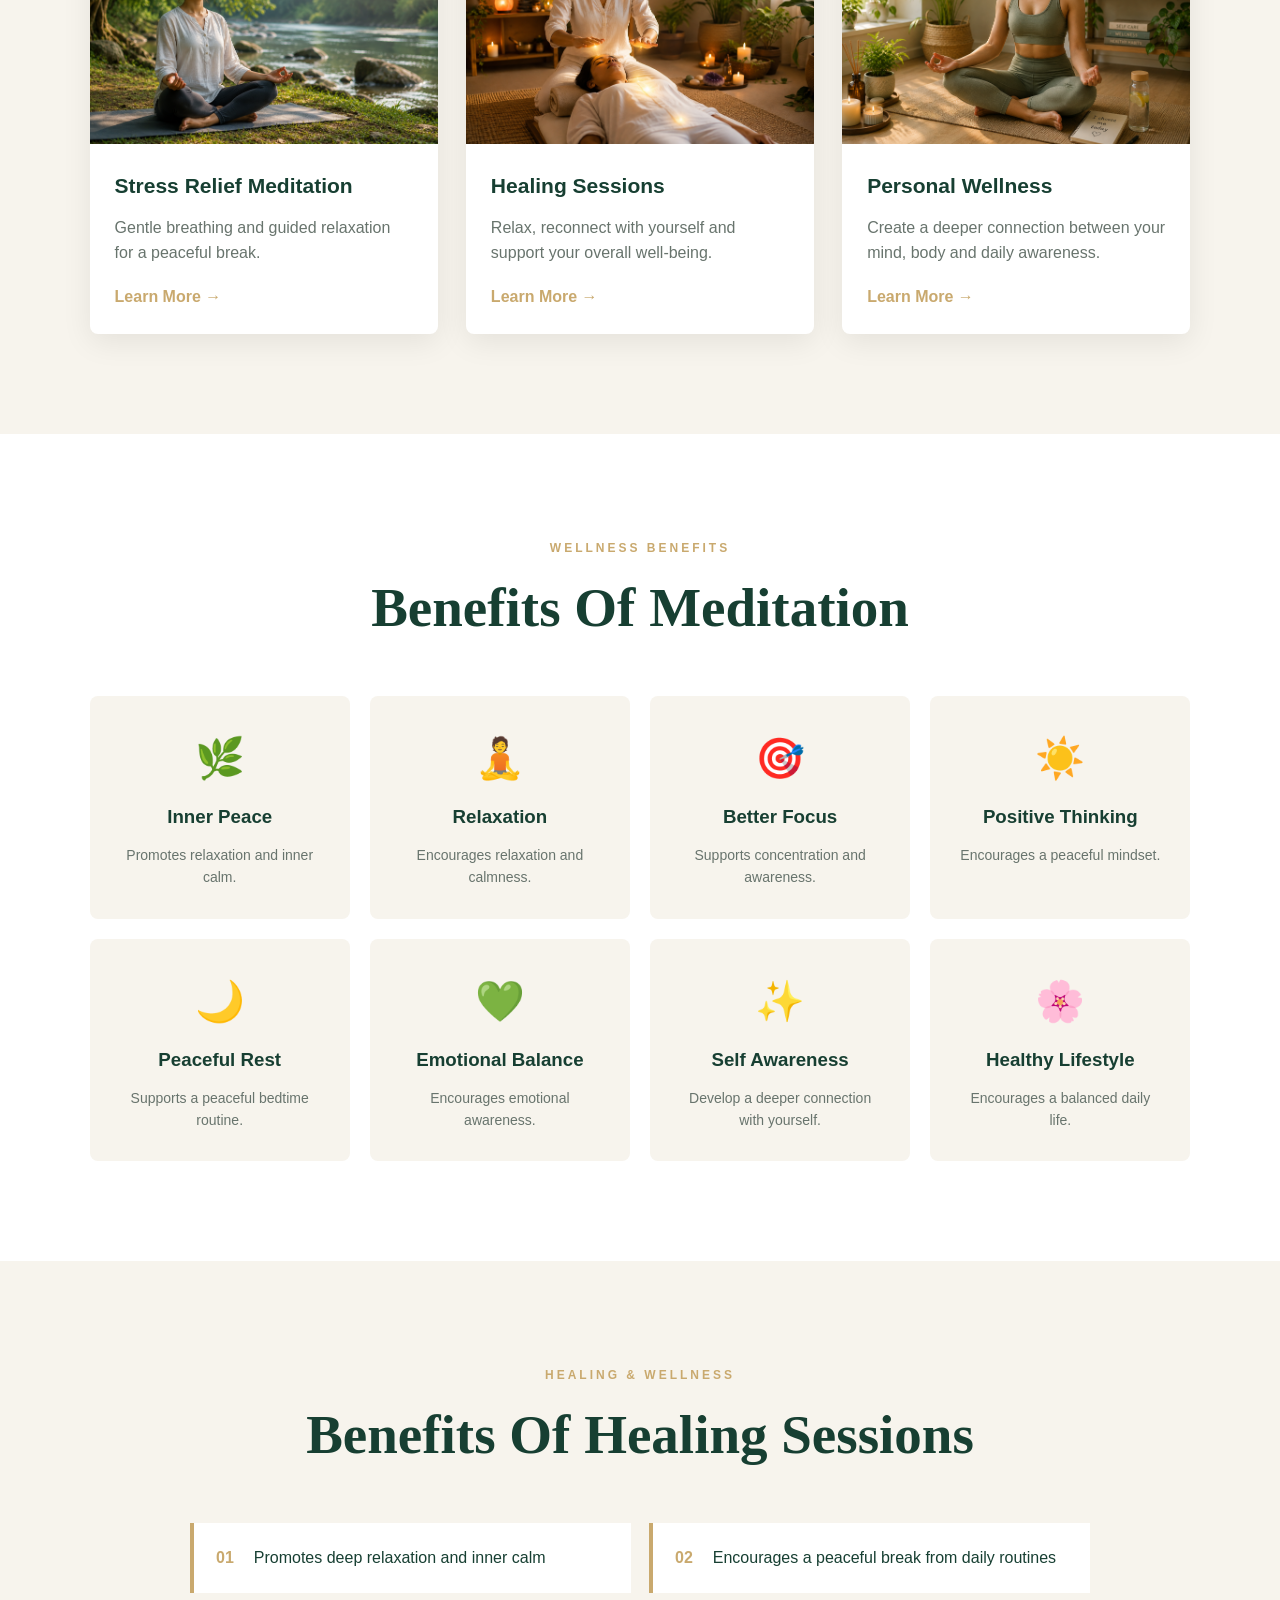
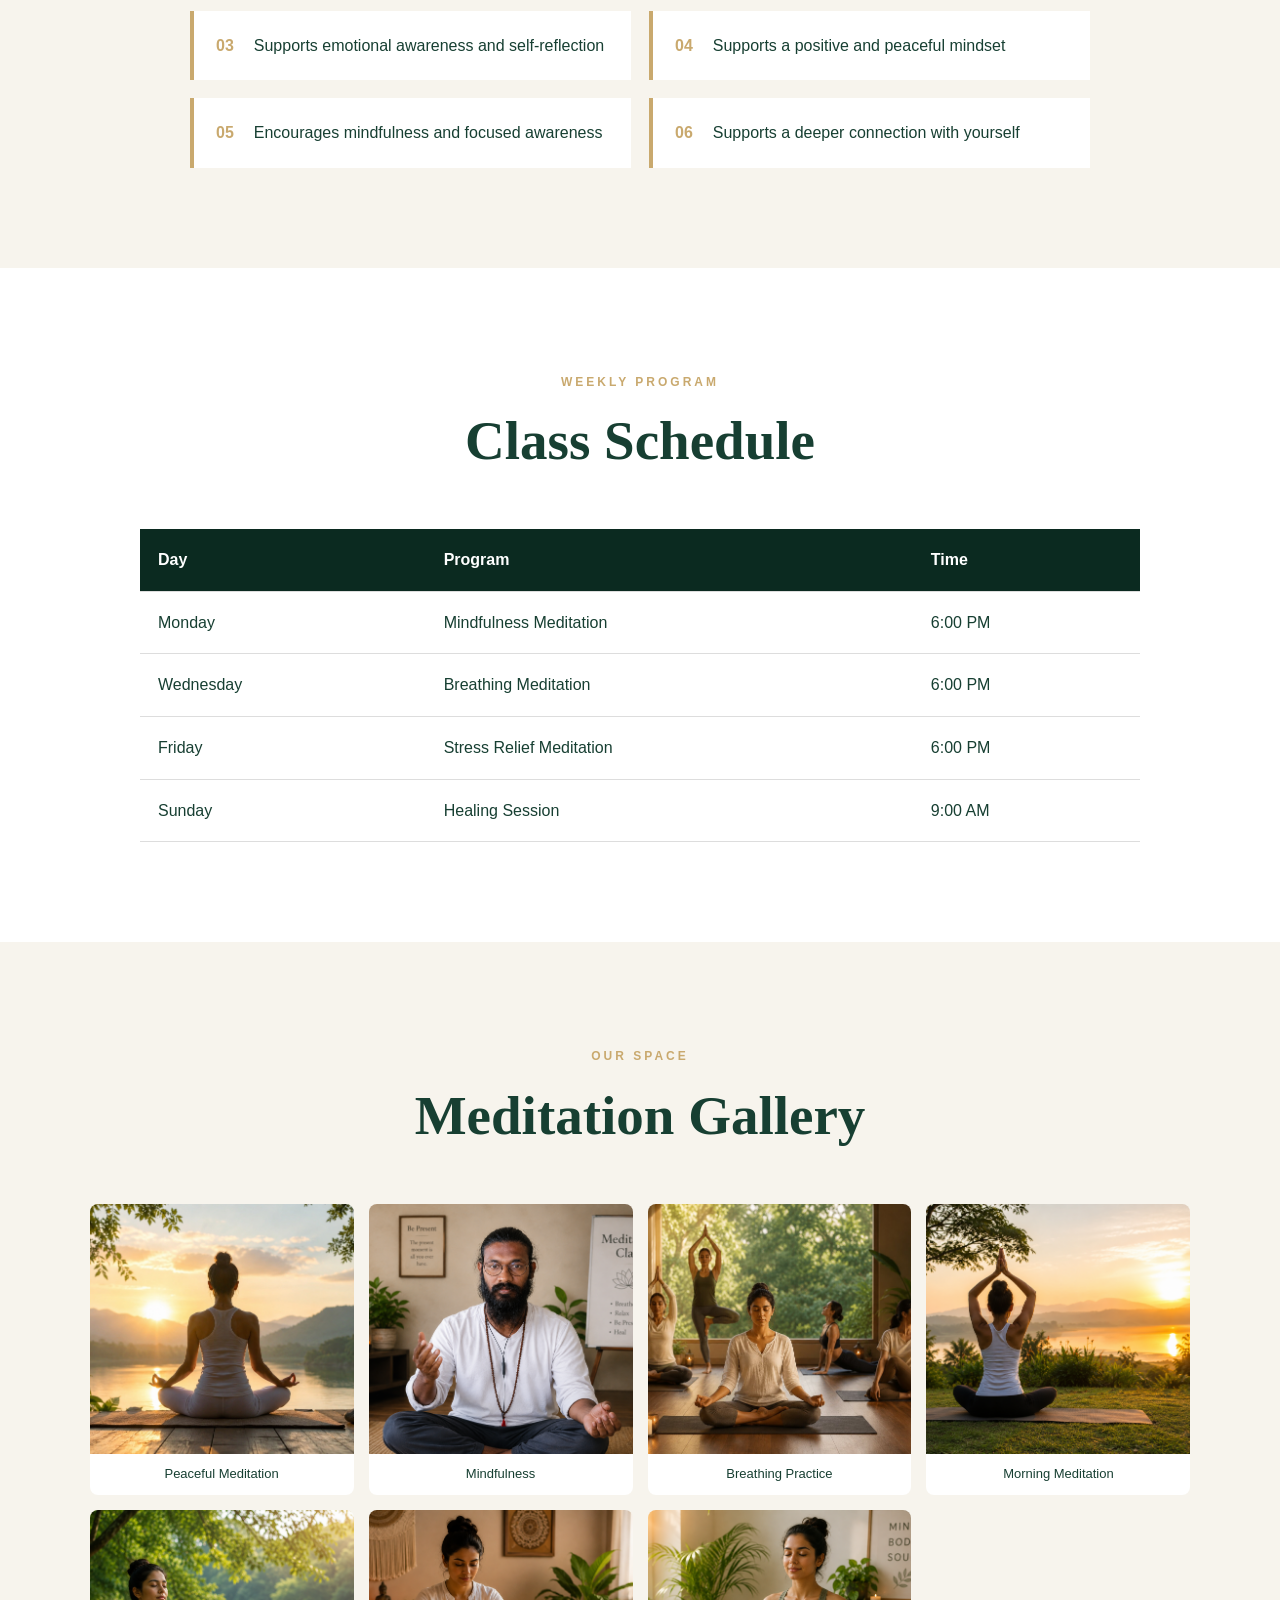
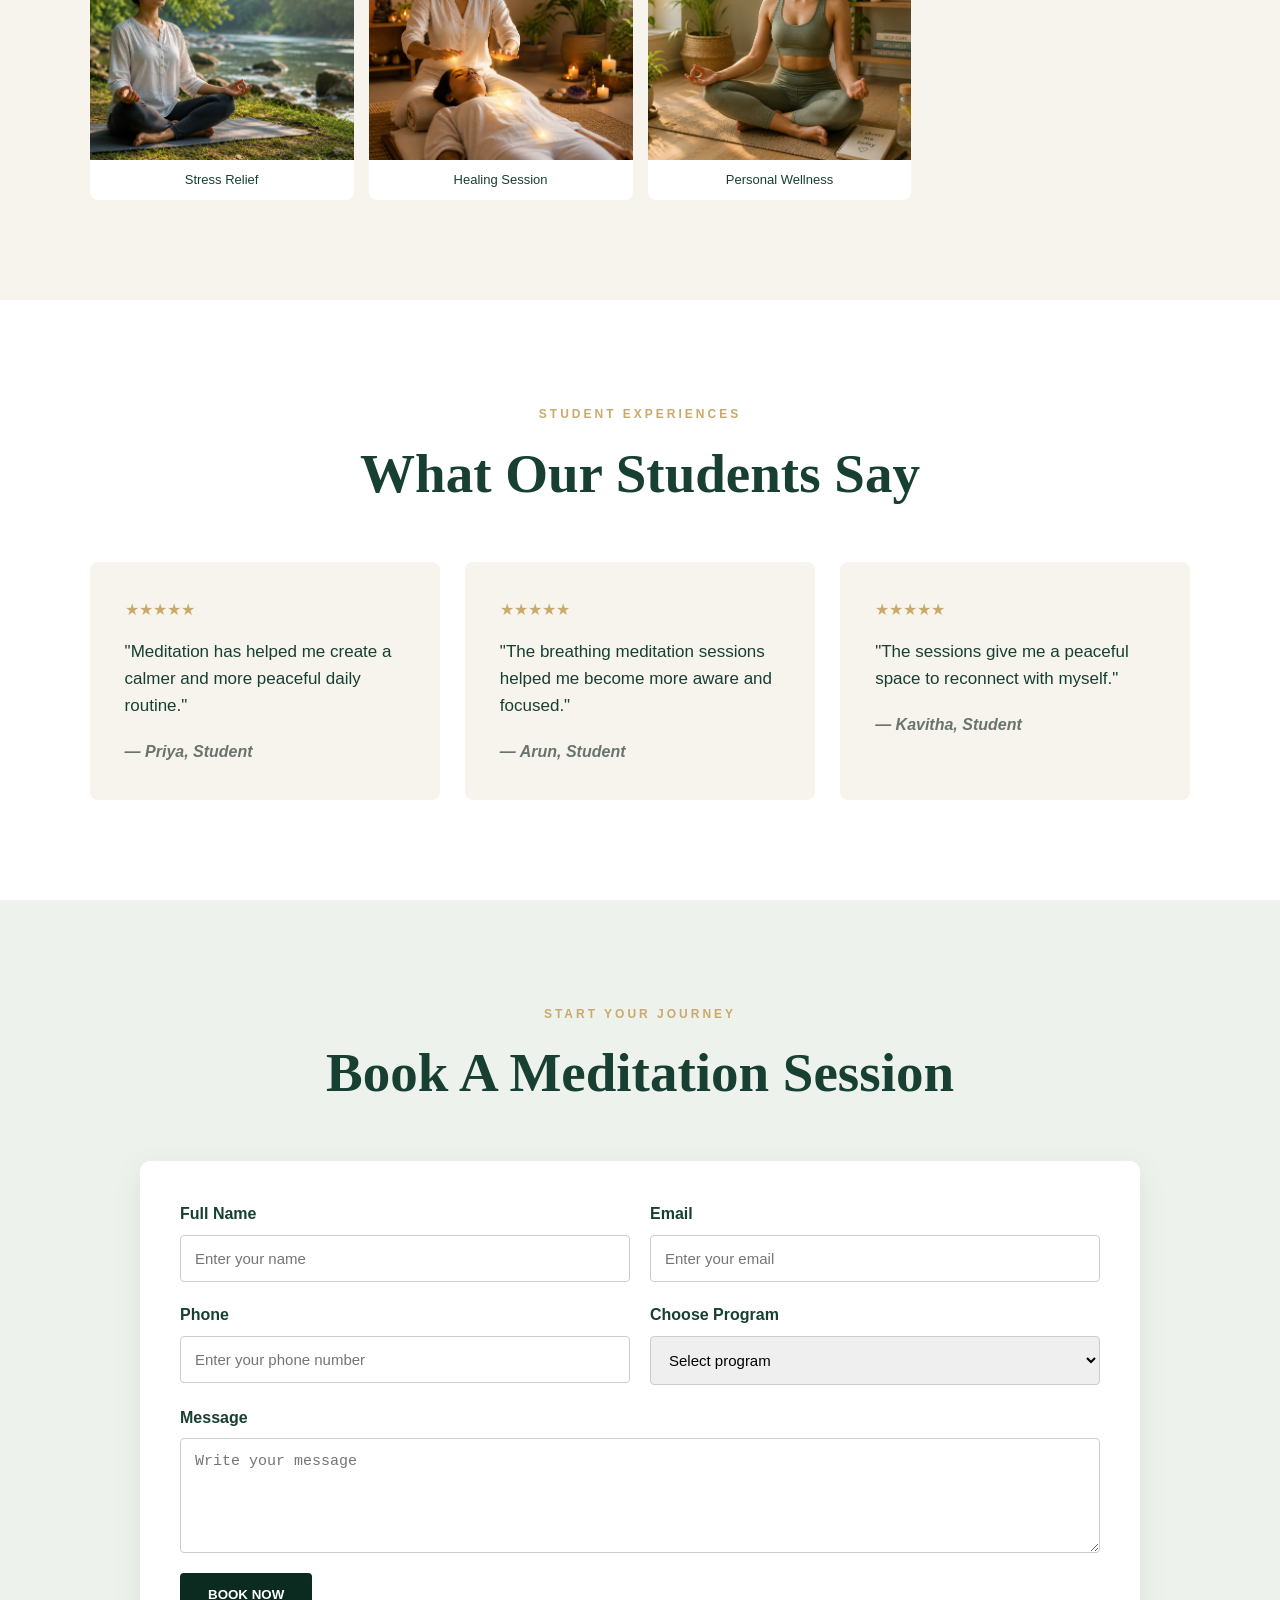
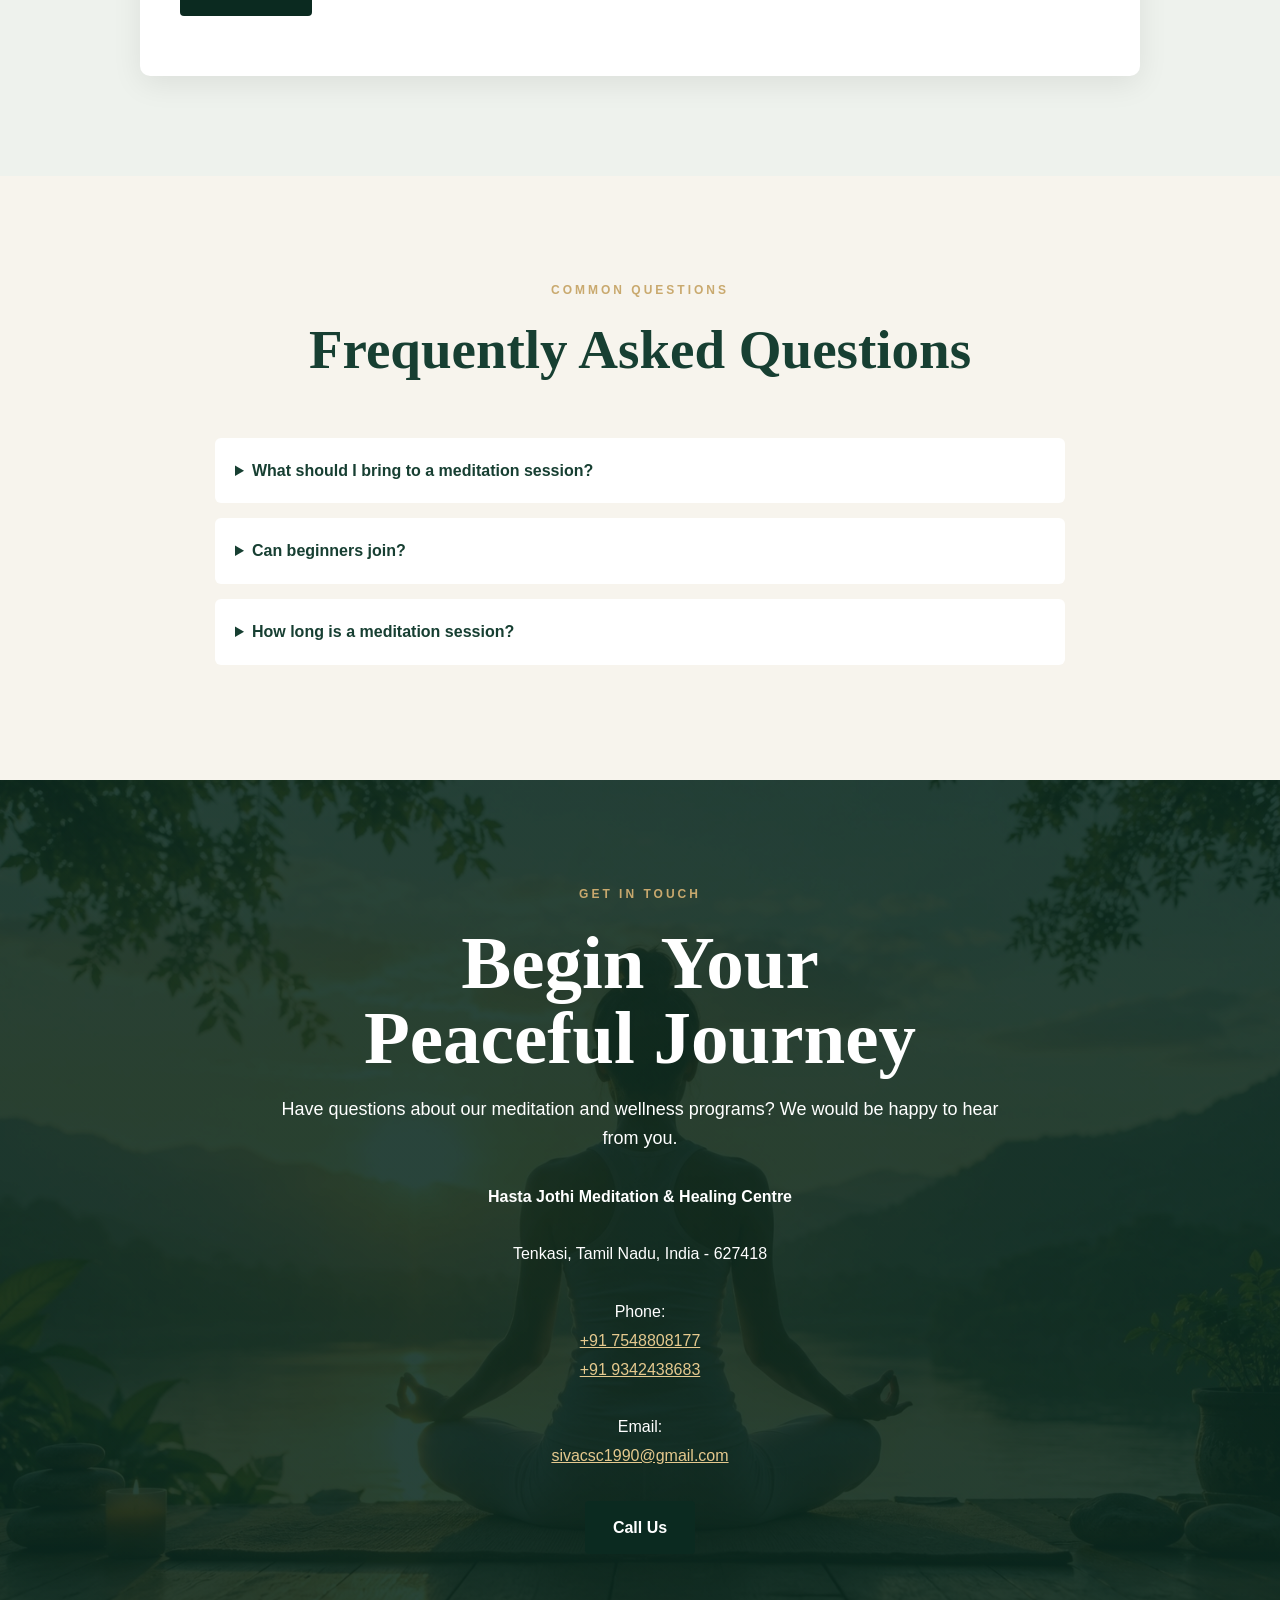
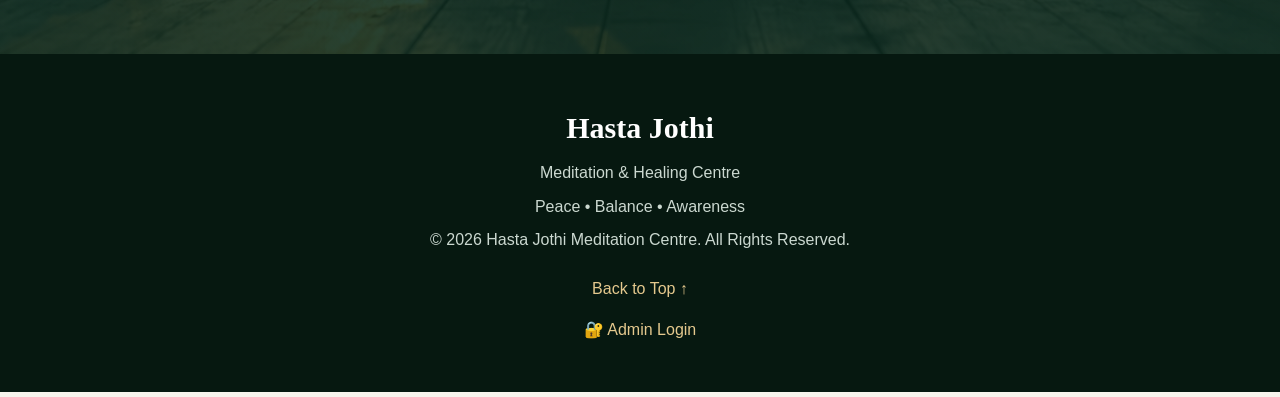
==== commit 3bb02df4: "Refactor footer section in index.html" ====
--- a/index.html
+++ b/index.html
@@ -1946,24 +1946,32 @@
 
     <!-- FOOTER -->
 
-    <footer>
-
-        <h3>Hasta Jothi</h3>
-
-        <p>Meditation & Healing Centre</p>
-
-        <p>Peace • Balance • Awareness</p>
-
-        <p>
-            © 2026 Hasta Jothi Meditation Centre.
-            All Rights Reserved.
-        </p>
-
-        <a href="#home">
-            Back to Top ↑
+    <!-- FOOTER -->
+
+<footer>
+
+    <h3>Hasta Jothi</h3>
+
+    <p>Meditation & Healing Centre</p>
+
+    <p>Peace • Balance • Awareness</p>
+
+    <p>
+        © 2026 Hasta Jothi Meditation Centre.
+        All Rights Reserved.
+    </p>
+
+    <a href="#home">
+        Back to Top ↑
+    </a>
+
+    <div class="admin-link">
+        <a href="admin.html">
+            🔐 Admin Login
         </a>
-
-    </footer>
+    </div>
+
+</footer>
 
 
     <!-- PROGRAM MODAL -->
@@ -2565,7 +2573,7 @@
     submitButton.disabled = true;
     submitButton.textContent = "Submitting...";
 
-    const response = await fetch("/api/bookings", {
+   const response = await fetch("https://hasta-jothi.onrender.com/api/bookings", {
         method: "POST",
 
         headers: {
